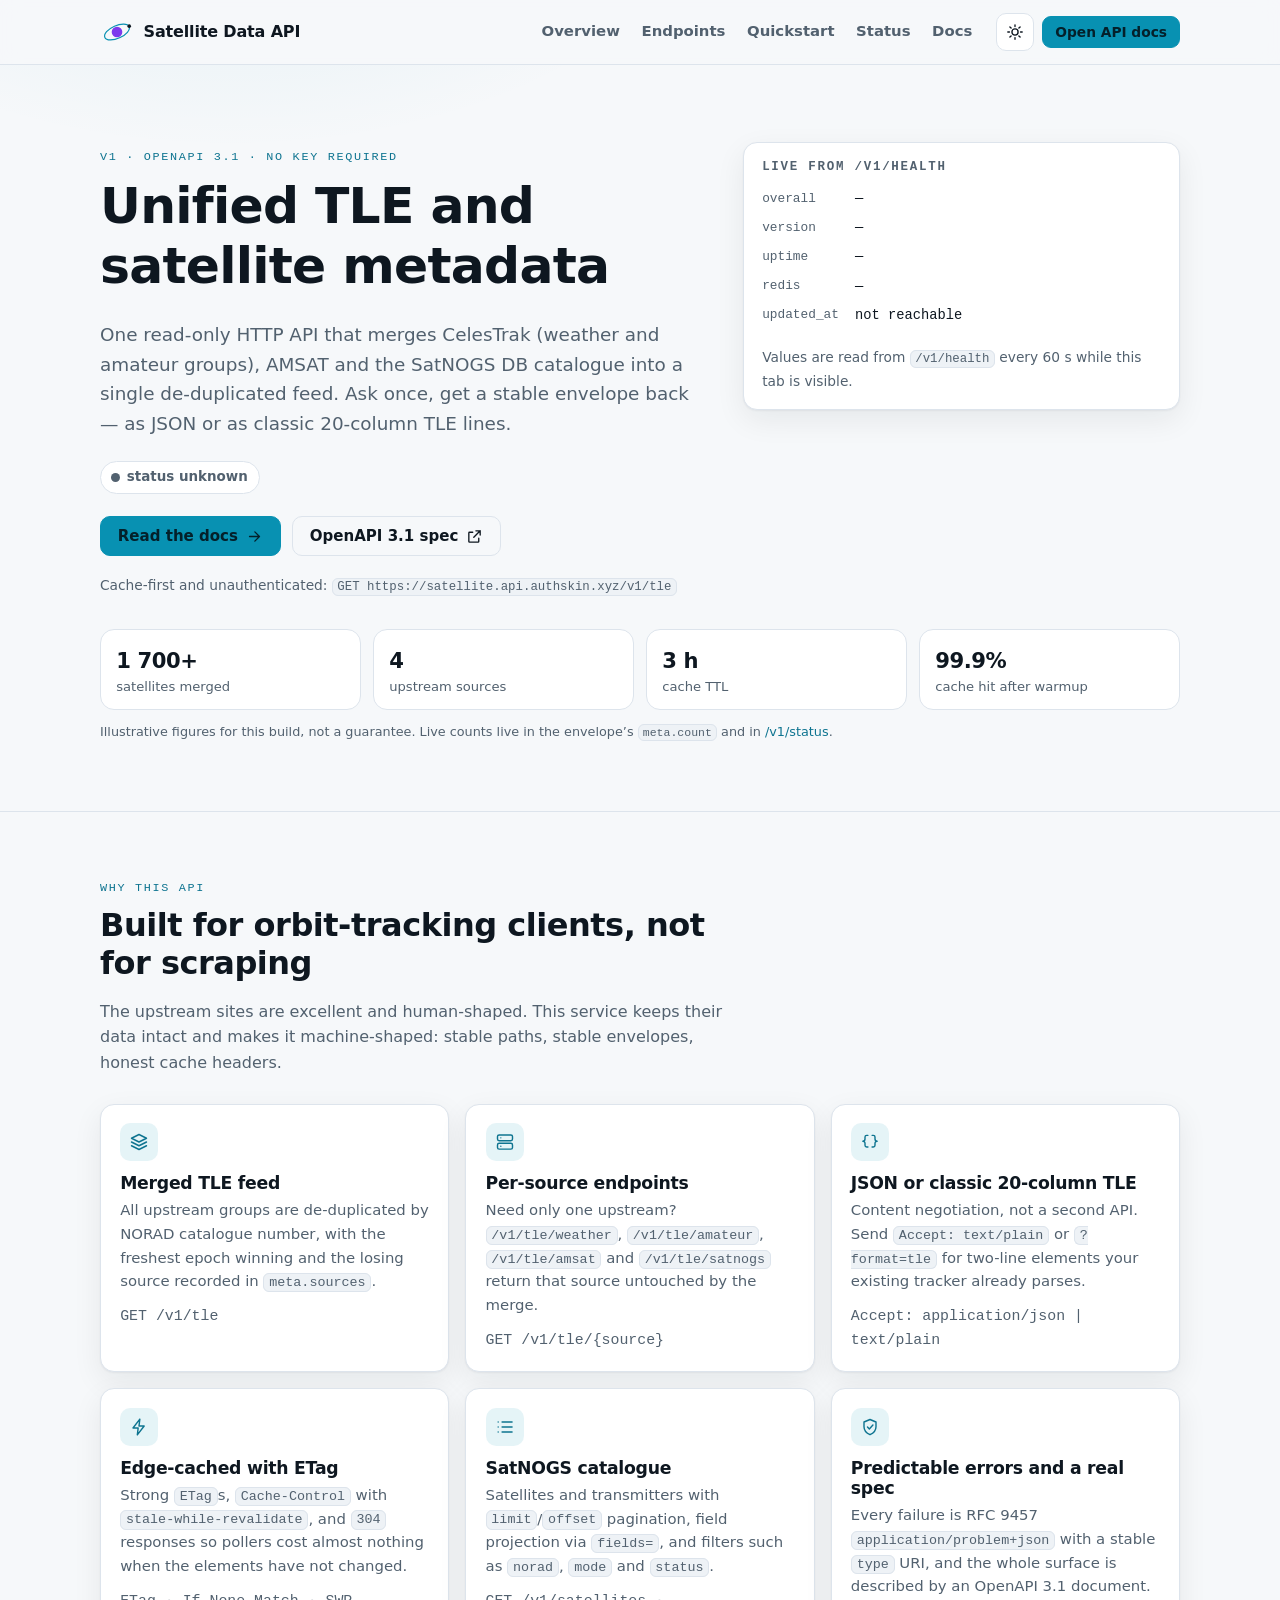
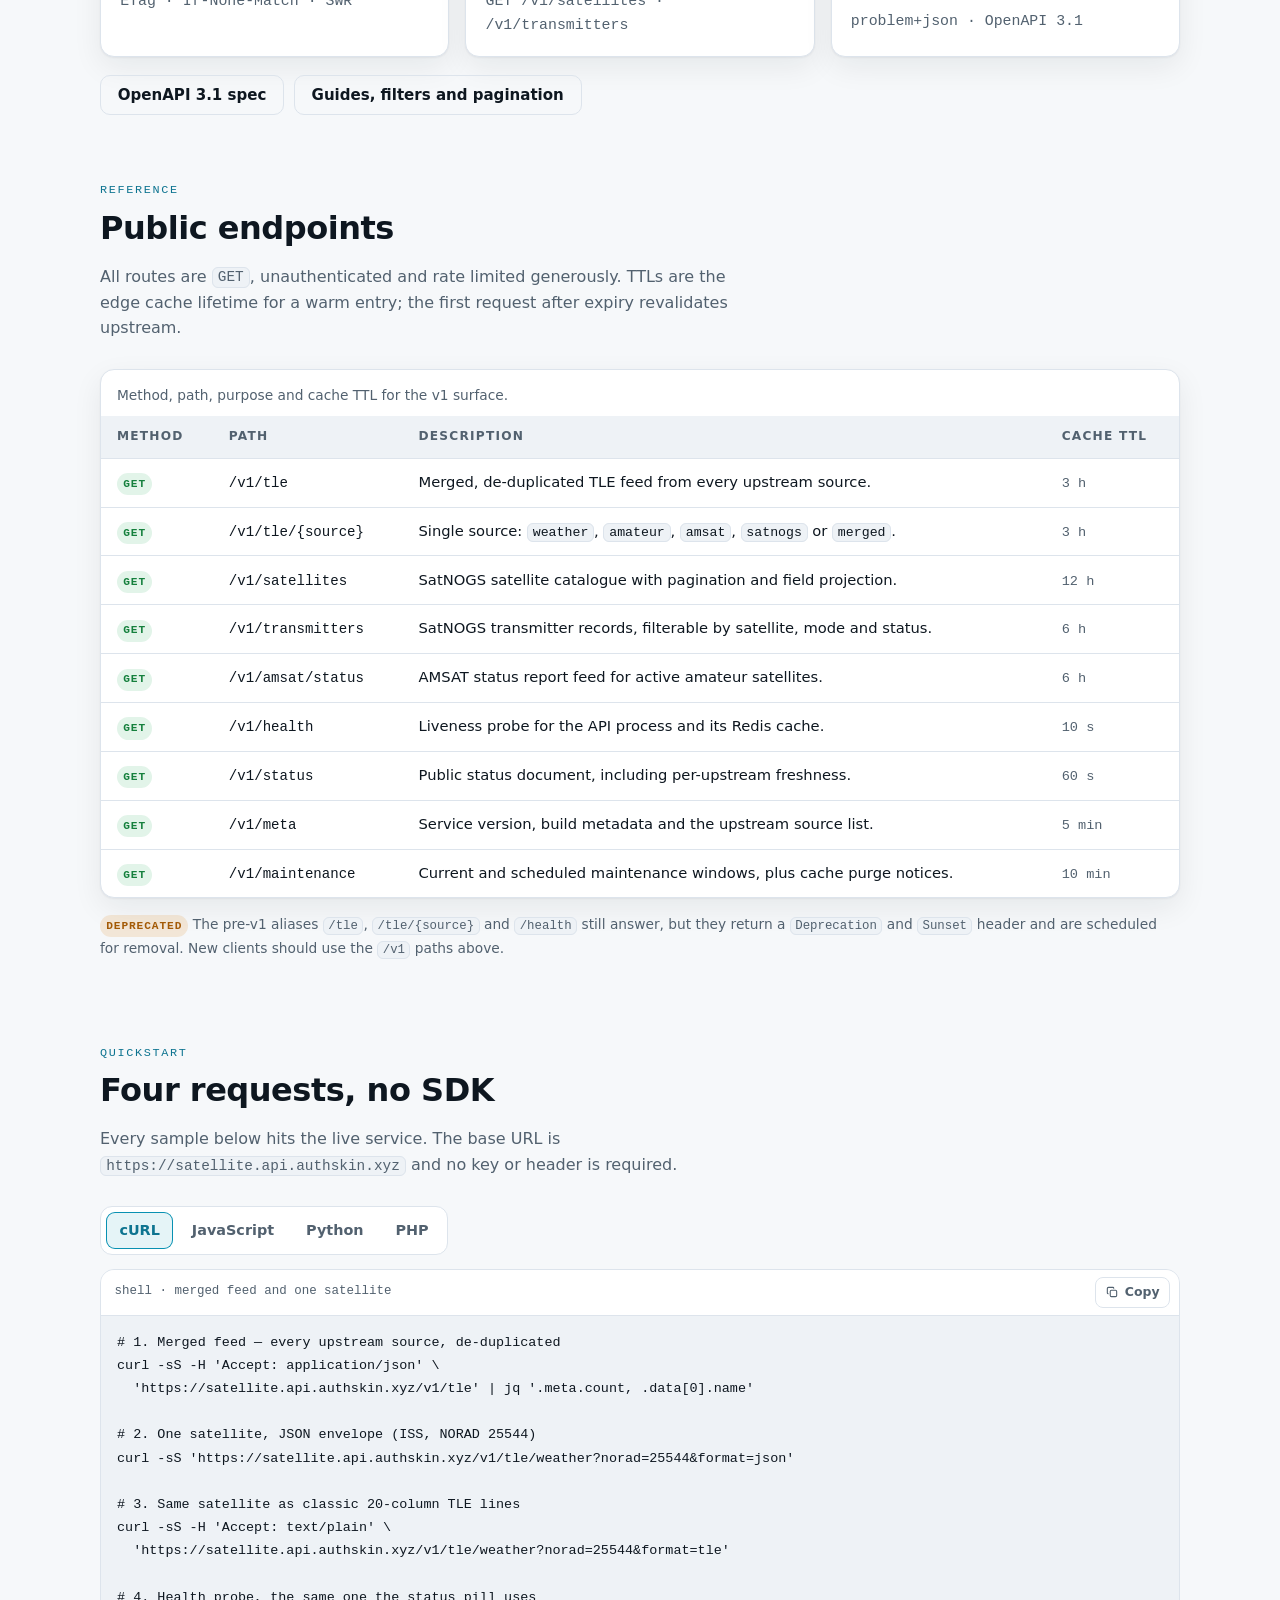
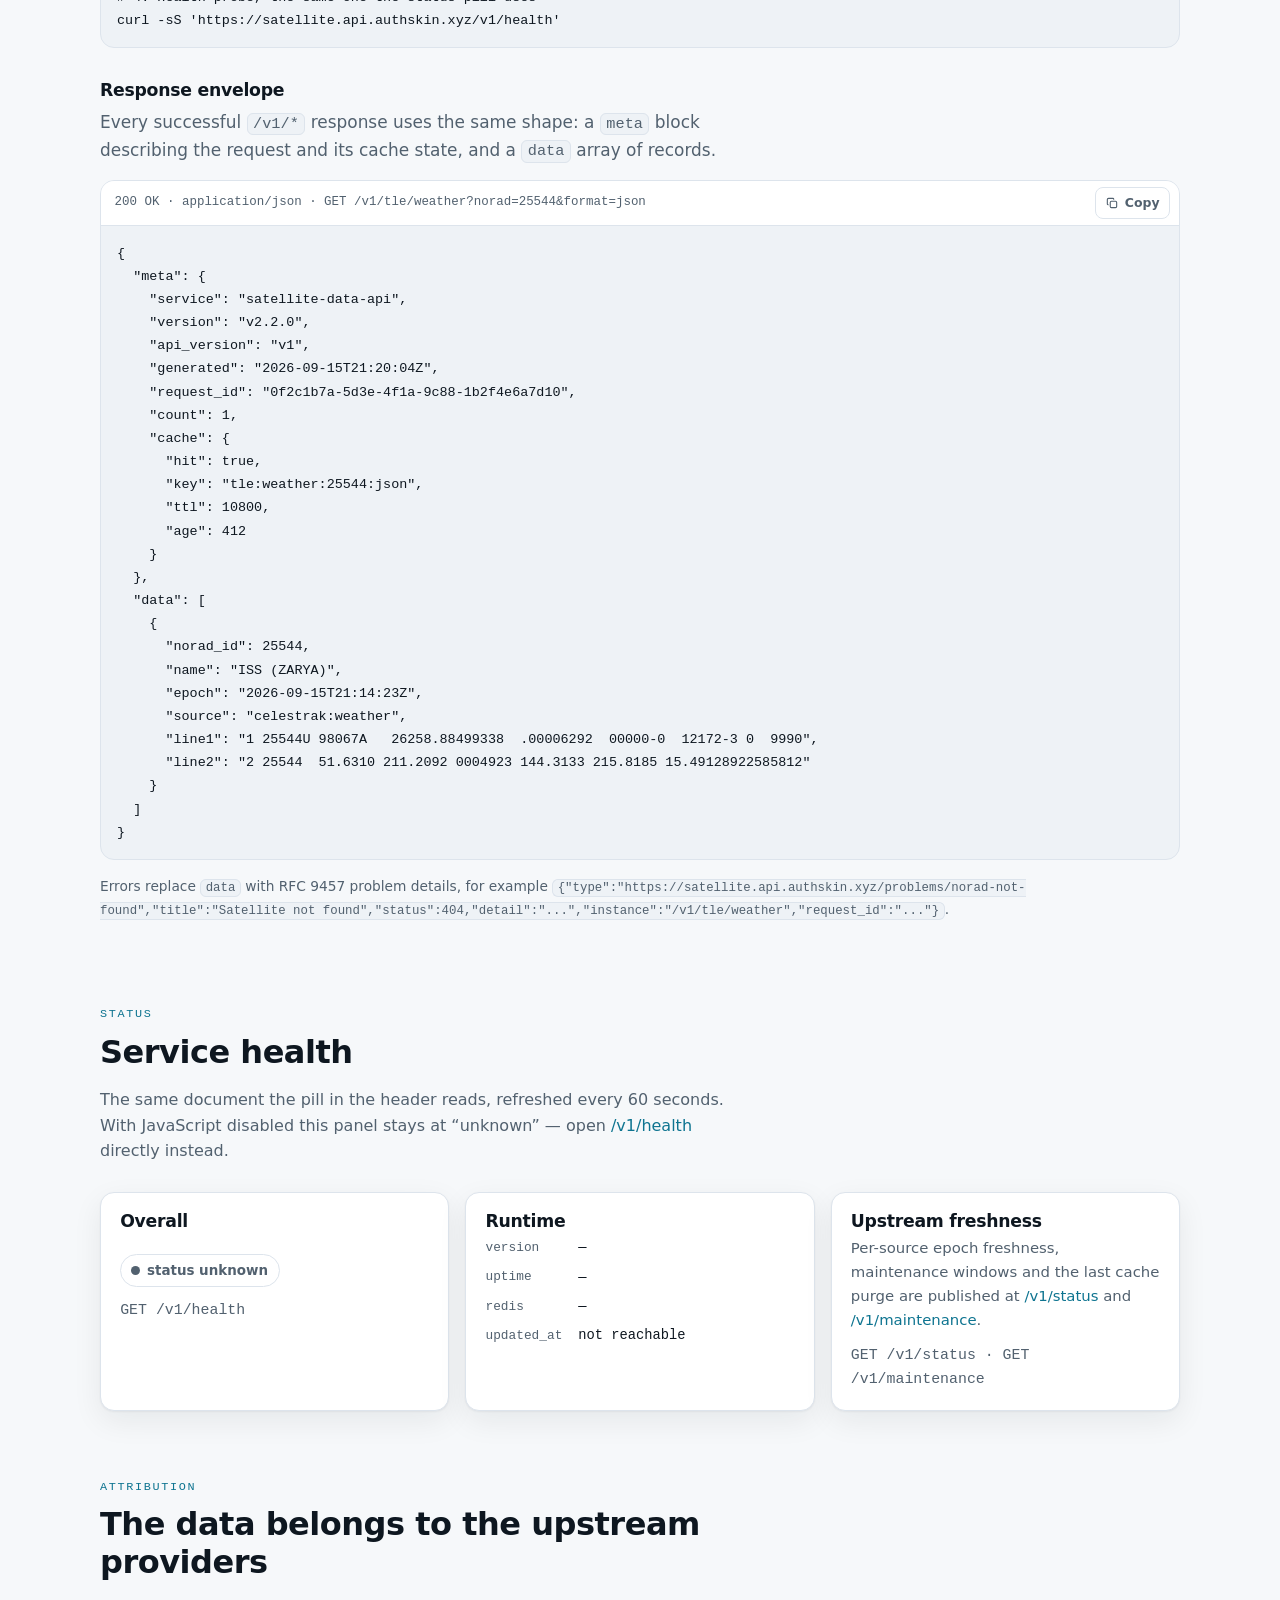
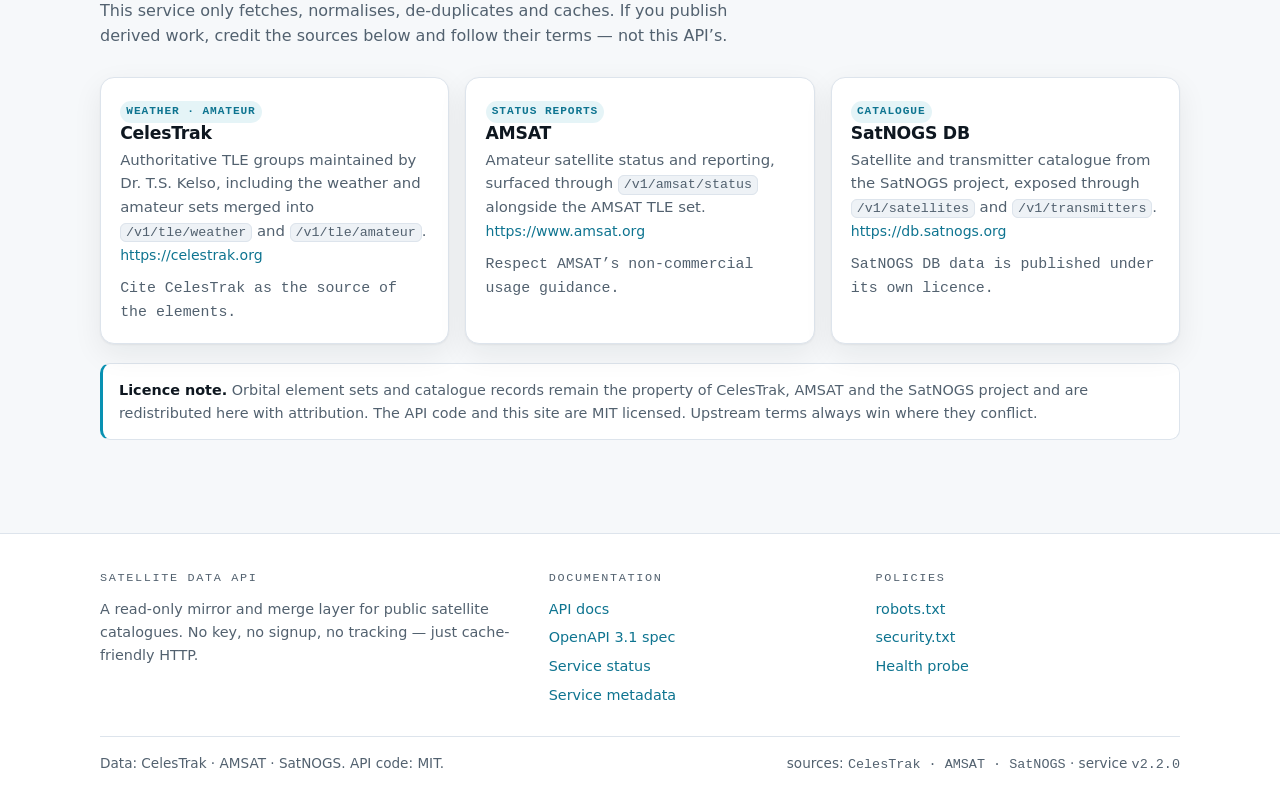
==== index.html @ ea401805 "baseline: Satellite Data API v2.2 as deployed on 154.64.249.233 (2026-10-07)" ====
<!DOCTYPE html>
<html lang="en">
<head>
<meta charset="utf-8">
<meta name="viewport" content="width=device-width, initial-scale=1">

<title>Satellite Data API · TLE & satellite metadata for CelesTrak, AMSAT and SatNOGS</title>
<meta name="description" content="One de-duplicated TLE and satellite metadata feed merged from CelesTrak (weather + amateur), AMSAT and SatNOGS DB. Edge-cached JSON or classic 20-column TLE, OpenAPI 3.1, RFC 9457 errors.">
<link rel="canonical" href="https://satellite.api.authskin.xyz/">

<meta property="og:type" content="website">
<meta property="og:site_name" content="Satellite Data API">
<meta property="og:title" content="Satellite Data API · Unified TLE and satellite metadata">
<meta property="og:description" content="CelesTrak, AMSAT and SatNOGS DB merged into one de-duplicated, edge-cached feed. JSON or classic 20-column TLE over one endpoint.">
<meta property="og:url" content="https://satellite.api.authskin.xyz/">
<meta property="og:image" content="https://satellite.api.authskin.xyz/favicon-32x32.png">
<meta property="og:locale" content="en">

<meta name="twitter:card" content="summary">
<meta name="twitter:title" content="Satellite Data API · Unified TLE and satellite metadata">
<meta name="twitter:description" content="CelesTrak, AMSAT and SatNOGS DB merged into one de-duplicated, edge-cached TLE feed.">
<meta name="twitter:image" content="https://satellite.api.authskin.xyz/favicon-32x32.png">

<meta name="theme-color" content="#0891b2" media="(prefers-color-scheme: light)">
<meta name="theme-color" content="#080f18" media="(prefers-color-scheme: dark)">

<link rel="icon" type="image/svg+xml" href="data:image/svg+xml,%3Csvg xmlns='http://www.w3.org/2000/svg' viewBox='0 0 32 32'%3E%3Ccircle cx='16' cy='16' r='6' fill='%230891b2'/%3E%3Cellipse cx='16' cy='16' rx='13' ry='6' fill='none' stroke='%237c3aed' stroke-width='2' transform='rotate(-25 16 16)'/%3E%3C/svg%3E">
<link rel="alternate icon" href="/favicon-32x32.png" sizes="32x32" type="image/png">

<!-- Apply an explicit theme before first paint. Guarded: storage may be blocked. -->
<script>
(function () {
  try {
    var choice = window.localStorage.getItem('satapi-theme');
    if (choice === 'light' || choice === 'dark') {
      document.documentElement.setAttribute('data-theme', choice);
    }
  } catch (err) { /* storage unavailable — fall back to prefers-color-scheme */ }
}());
</script>

<link rel="stylesheet" href="./assets/app.css">
<script src="./assets/app.js" defer></script>
</head>

<body>
<a class="skip-link" href="#main">Skip to main content</a>

<!-- ======================================================================
     Header
     ====================================================================== -->
<header class="site-header">
  <div class="wrap site-header__inner">
    <a class="brand" href="#overview">
      <svg class="brand__mark" viewBox="0 0 64 64" width="34" height="34" aria-hidden="true" focusable="false">
        <circle class="logo__planet" cx="32" cy="32" r="10"></circle>
        <g class="logo__ring">
          <ellipse cx="32" cy="32" rx="25" ry="12" fill="none" stroke-width="2.2" transform="rotate(-24 32 32)"></ellipse>
          <circle class="logo__sat" cx="55" cy="21" r="3.4"></circle>
        </g>
      </svg>
      <span class="brand__name">Satellite Data API</span>
    </a>

    <nav class="nav" aria-label="Primary">
      <a href="#overview">Overview</a>
      <a href="#endpoints">Endpoints</a>
      <a href="#quickstart">Quickstart</a>
      <a href="#status">Status</a>
      <a href="./docs.html">Docs</a>
    </nav>

    <div class="header__actions">
      <button class="icon-btn" type="button" data-theme-toggle aria-label="Switch to dark theme" title="Switch to dark theme" aria-pressed="false">
        <svg data-theme-icon="light" viewBox="0 0 24 24" fill="none" stroke="currentColor" stroke-width="1.8" stroke-linecap="round" aria-hidden="true" focusable="false">
          <circle cx="12" cy="12" r="4.1"></circle>
          <path d="M12 2.4v2.2M12 19.4v2.2M2.4 12h2.2M19.4 12h2.2M5.2 5.2l1.6 1.6M17.2 17.2l1.6 1.6M5.2 18.8l1.6-1.6M17.2 6.8l1.6-1.6"></path>
        </svg>
        <svg data-theme-icon="dark" viewBox="0 0 24 24" fill="none" stroke="currentColor" stroke-width="1.8" stroke-linecap="round" stroke-linejoin="round" aria-hidden="true" focusable="false">
          <path d="M20.2 14.6A8.6 8.6 0 0 1 9.4 3.8a8.6 8.6 0 1 0 10.8 10.8Z"></path>
        </svg>
        <span class="sr-only" data-theme-label>Switch to dark theme</span>
      </button>
      <a class="btn btn--sm btn--primary" href="./docs.html">Open API docs</a>
    </div>
  </div>
</header>

<main id="main">

  <!-- ====================================================================
       Hero / Overview
       ==================================================================== -->
  <section class="hero" id="overview" aria-labelledby="overview-title">
    <div class="wrap">
      <div class="hero__grid">
        <div>
          <span class="eyebrow">v1 · OpenAPI 3.1 · no key required</span>
          <h1 id="overview-title">Unified TLE and satellite metadata</h1>
          <p class="lede">
            One read-only HTTP API that merges CelesTrak (weather and amateur groups),
            AMSAT and the SatNOGS DB catalogue into a single de-duplicated feed. Ask once,
            get a stable envelope back — as JSON or as classic 20-column TLE lines.
          </p>

          <p class="hero__cta">
            <span class="pill" data-status-pill data-state="unknown" role="status">
              <span class="pill__dot" aria-hidden="true"></span>
              <span class="pill__text">status unknown</span>
            </span>
          </p>

          <div class="hero__cta">
            <a class="btn btn--primary" href="./docs.html">
              Read the docs
              <svg viewBox="0 0 24 24" fill="none" stroke="currentColor" stroke-width="1.9" stroke-linecap="round" stroke-linejoin="round" aria-hidden="true" focusable="false">
                <path d="M5 12h13M12.5 5.5 19 12l-6.5 6.5"></path>
              </svg>
            </a>
            <a class="btn btn--ghost" href="./openapi.yaml">
              OpenAPI 3.1 spec
              <svg viewBox="0 0 24 24" fill="none" stroke="currentColor" stroke-width="1.9" stroke-linecap="round" stroke-linejoin="round" aria-hidden="true" focusable="false">
                <path d="M14 4h6v6M20 4l-9 9M18 14.5V19a1 1 0 0 1-1 1H5a1 1 0 0 1-1-1V7a1 1 0 0 1 1-1h4.5"></path>
              </svg>
            </a>
          </div>

          <p class="hero__note">
            Cache-first and unauthenticated: <code>GET https://satellite.api.authskin.xyz/v1/tle</code>
          </p>
        </div>

        <aside class="hero__panel" aria-labelledby="hero-status-title">
          <h2 id="hero-status-title">Live from /v1/health</h2>
          <dl class="kv">
            <dt>overall</dt>
            <dd data-health-field="overall">—</dd>
            <dt>version</dt>
            <dd data-health-field="version">—</dd>
            <dt>uptime</dt>
            <dd data-health-field="uptime">—</dd>
            <dt>redis</dt>
            <dd data-health-field="redis">—</dd>
            <dt>updated_at</dt>
            <dd data-health-field="updated_at">—</dd>
          </dl>
          <p class="hero__note mt-2">
            Values are read from <code>/v1/health</code> every 60&nbsp;s while this tab is visible.
          </p>
        </aside>
      </div>

      <ul class="stats">
        <li>
          <span class="stats__value">1&nbsp;700+</span>
          <span class="stats__label">satellites merged</span>
        </li>
        <li>
          <span class="stats__value">4</span>
          <span class="stats__label">upstream sources</span>
        </li>
        <li>
          <span class="stats__value">3&nbsp;h</span>
          <span class="stats__label">cache TTL</span>
        </li>
        <li>
          <span class="stats__value">99.9%</span>
          <span class="stats__label">cache hit after warmup</span>
        </li>
      </ul>
      <p class="stats__hint">
        Illustrative figures for this build, not a guarantee. Live counts live in the envelope&rsquo;s
        <code>meta.count</code> and in <a href="/v1/status">/v1/status</a>.
      </p>
    </div>
  </section>

  <!-- ====================================================================
       Features
       ==================================================================== -->
  <section class="section" id="features" aria-labelledby="features-title">
    <div class="wrap">
      <div class="section__head">
        <span class="eyebrow">Why this API</span>
        <h2 id="features-title">Built for orbit-tracking clients, not for scraping</h2>
        <p>
          The upstream sites are excellent and human-shaped. This service keeps their data intact
          and makes it machine-shaped: stable paths, stable envelopes, honest cache headers.
        </p>
      </div>

      <div class="grid grid--3">
        <article class="card">
          <span class="card__icon" aria-hidden="true">
            <svg viewBox="0 0 24 24" fill="none" stroke="currentColor" stroke-width="1.7" stroke-linecap="round" stroke-linejoin="round" focusable="false">
              <path d="M12 3 3 7.5l9 4.5 9-4.5L12 3Z"></path>
              <path d="M3 12l9 4.5 9-4.5"></path>
              <path d="M3 16.5 12 21l9-4.5"></path>
            </svg>
          </span>
          <h3>Merged TLE feed</h3>
          <p>
            All upstream groups are de-duplicated by NORAD catalogue number, with the freshest epoch
            winning and the losing source recorded in <code>meta.sources</code>.
          </p>
          <p class="card__meta">GET /v1/tle</p>
        </article>

        <article class="card">
          <span class="card__icon" aria-hidden="true">
            <svg viewBox="0 0 24 24" fill="none" stroke="currentColor" stroke-width="1.7" stroke-linecap="round" stroke-linejoin="round" focusable="false">
              <rect x="3" y="3.5" width="18" height="7" rx="2"></rect>
              <rect x="3" y="13.5" width="18" height="7" rx="2"></rect>
              <path d="M7 7h.01M7 17h.01"></path>
            </svg>
          </span>
          <h3>Per-source endpoints</h3>
          <p>
            Need only one upstream? <code>/v1/tle/weather</code>, <code>/v1/tle/amateur</code>,
            <code>/v1/tle/amsat</code> and <code>/v1/tle/satnogs</code> return that source untouched by the merge.
          </p>
          <p class="card__meta">GET /v1/tle/{source}</p>
        </article>

        <article class="card">
          <span class="card__icon" aria-hidden="true">
            <svg viewBox="0 0 24 24" fill="none" stroke="currentColor" stroke-width="1.7" stroke-linecap="round" stroke-linejoin="round" focusable="false">
              <path d="M9.5 4H8a2 2 0 0 0-2 2v2.4A2.6 2.6 0 0 1 3.4 11 2.6 2.6 0 0 1 6 13.6V16a2 2 0 0 0 2 2h1.5"></path>
              <path d="M14.5 4H16a2 2 0 0 1 2 2v2.4A2.6 2.6 0 0 0 20.6 11 2.6 2.6 0 0 0 18 13.6V16a2 2 0 0 1-2 2h-1.5"></path>
            </svg>
          </span>
          <h3>JSON or classic 20-column TLE</h3>
          <p>
            Content negotiation, not a second API. Send <code>Accept: text/plain</code> or
            <code>?format=tle</code> for two-line elements your existing tracker already parses.
          </p>
          <p class="card__meta">Accept: application/json | text/plain</p>
        </article>

        <article class="card">
          <span class="card__icon" aria-hidden="true">
            <svg viewBox="0 0 24 24" fill="none" stroke="currentColor" stroke-width="1.7" stroke-linecap="round" stroke-linejoin="round" focusable="false">
              <path d="M13 2.5 4.8 13.2H11l-1 8.3 8.2-10.7H12l1-8.3Z"></path>
            </svg>
          </span>
          <h3>Edge-cached with ETag</h3>
          <p>
            Strong <code>ETag</code>s, <code>Cache-Control</code> with
            <code>stale-while-revalidate</code>, and <code>304</code> responses so pollers cost
            almost nothing when the elements have not changed.
          </p>
          <p class="card__meta">ETag · If-None-Match · SWR</p>
        </article>

        <article class="card">
          <span class="card__icon" aria-hidden="true">
            <svg viewBox="0 0 24 24" fill="none" stroke="currentColor" stroke-width="1.7" stroke-linecap="round" stroke-linejoin="round" focusable="false">
              <path d="M8.5 6h12M8.5 12h12M8.5 18h12"></path>
              <path d="M3.8 6h.01M3.8 12h.01M3.8 18h.01"></path>
            </svg>
          </span>
          <h3>SatNOGS catalogue</h3>
          <p>
            Satellites and transmitters with <code>limit</code>/<code>offset</code> pagination,
            field projection via <code>fields=</code>, and filters such as <code>norad</code>,
            <code>mode</code> and <code>status</code>.
          </p>
          <p class="card__meta">GET /v1/satellites · /v1/transmitters</p>
        </article>

        <article class="card">
          <span class="card__icon" aria-hidden="true">
            <svg viewBox="0 0 24 24" fill="none" stroke="currentColor" stroke-width="1.7" stroke-linecap="round" stroke-linejoin="round" focusable="false">
              <path d="M12 3l7.2 3v5.6c0 4.2-3 7.7-7.2 9.6-4.2-1.9-7.2-5.4-7.2-9.6V6L12 3Z"></path>
              <path d="M9 12.1l2.2 2.2 4.3-4.6"></path>
            </svg>
          </span>
          <h3>Predictable errors and a real spec</h3>
          <p>
            Every failure is RFC 9457 <code>application/problem+json</code> with a stable
            <code>type</code> URI, and the whole surface is described by an OpenAPI 3.1 document.
          </p>
          <p class="card__meta">problem+json · OpenAPI 3.1</p>
        </article>
      </div>

      <div class="btn-row">
        <a class="btn btn--ghost" href="./openapi.yaml">OpenAPI 3.1 spec</a>
        <a class="btn btn--ghost" href="./docs.html">Guides, filters and pagination</a>
      </div>
    </div>
  </section>

  <!-- ====================================================================
       Endpoints
       ==================================================================== -->
  <section class="section section--tight" id="endpoints" aria-labelledby="endpoints-title">
    <div class="wrap">
      <div class="section__head">
        <span class="eyebrow">Reference</span>
        <h2 id="endpoints-title">Public endpoints</h2>
        <p>
          All routes are <code>GET</code>, unauthenticated and rate limited generously. TTLs are the
          edge cache lifetime for a warm entry; the first request after expiry revalidates upstream.
        </p>
      </div>

      <div class="table-wrap" role="region" aria-labelledby="endpoints-title" tabindex="0">
        <table class="data">
          <caption>Method, path, purpose and cache TTL for the v1 surface.</caption>
          <thead>
            <tr>
              <th scope="col">Method</th>
              <th scope="col">Path</th>
              <th scope="col">Description</th>
              <th scope="col">Cache TTL</th>
            </tr>
          </thead>
          <tbody>
            <tr>
              <td><span class="badge badge--get">GET</span></td>
              <td><span class="path">/v1/tle</span></td>
              <td>Merged, de-duplicated TLE feed from every upstream source.</td>
              <td><span class="ttl">3 h</span></td>
            </tr>
            <tr>
              <td><span class="badge badge--get">GET</span></td>
              <td><span class="path">/v1/tle/{source}</span></td>
              <td>Single source: <code>weather</code>, <code>amateur</code>, <code>amsat</code>, <code>satnogs</code> or <code>merged</code>.</td>
              <td><span class="ttl">3 h</span></td>
            </tr>
            <tr>
              <td><span class="badge badge--get">GET</span></td>
              <td><span class="path">/v1/satellites</span></td>
              <td>SatNOGS satellite catalogue with pagination and field projection.</td>
              <td><span class="ttl">12 h</span></td>
            </tr>
            <tr>
              <td><span class="badge badge--get">GET</span></td>
              <td><span class="path">/v1/transmitters</span></td>
              <td>SatNOGS transmitter records, filterable by satellite, mode and status.</td>
              <td><span class="ttl">6 h</span></td>
            </tr>
            <tr>
              <td><span class="badge badge--get">GET</span></td>
              <td><span class="path">/v1/amsat/status</span></td>
              <td>AMSAT status report feed for active amateur satellites.</td>
              <td><span class="ttl">6 h</span></td>
            </tr>
            <tr>
              <td><span class="badge badge--get">GET</span></td>
              <td><span class="path">/v1/health</span></td>
              <td>Liveness probe for the API process and its Redis cache.</td>
              <td><span class="ttl">10 s</span></td>
            </tr>
            <tr>
              <td><span class="badge badge--get">GET</span></td>
              <td><span class="path">/v1/status</span></td>
              <td>Public status document, including per-upstream freshness.</td>
              <td><span class="ttl">60 s</span></td>
            </tr>
            <tr>
              <td><span class="badge badge--get">GET</span></td>
              <td><span class="path">/v1/meta</span></td>
              <td>Service version, build metadata and the upstream source list.</td>
              <td><span class="ttl">5 min</span></td>
            </tr>
            <tr>
              <td><span class="badge badge--get">GET</span></td>
              <td><span class="path">/v1/maintenance</span></td>
              <td>Current and scheduled maintenance windows, plus cache purge notices.</td>
              <td><span class="ttl">10 min</span></td>
            </tr>
          </tbody>
        </table>
      </div>

      <p class="hint">
        <span class="badge badge--deprecated">Deprecated</span>
        The pre-v1 aliases <code>/tle</code>, <code>/tle/{source}</code> and <code>/health</code> still
        answer, but they return a <code>Deprecation</code> and <code>Sunset</code> header and are
        scheduled for removal. New clients should use the <code>/v1</code> paths above.
      </p>
    </div>
  </section>

  <!-- ====================================================================
       Quickstart
       ==================================================================== -->
  <section class="section section--tight" id="quickstart" aria-labelledby="quickstart-title">
    <div class="wrap">
      <div class="section__head">
        <span class="eyebrow">Quickstart</span>
        <h2 id="quickstart-title">Four requests, no SDK</h2>
        <p>
          Every sample below hits the live service. The base URL is
          <code>https://satellite.api.authskin.xyz</code> and no key or header is required.
        </p>
      </div>

      <div class="tabs" data-tabs>
        <div class="tablist" role="tablist" aria-label="Quickstart language">
          <button class="tab" type="button" role="tab" id="tab-curl" data-tab="curl" aria-selected="true" aria-controls="panel-curl">cURL</button>
          <button class="tab" type="button" role="tab" id="tab-javascript" data-tab="javascript" aria-selected="false" aria-controls="panel-javascript">JavaScript</button>
          <button class="tab" type="button" role="tab" id="tab-python" data-tab="python" aria-selected="false" aria-controls="panel-python">Python</button>
          <button class="tab" type="button" role="tab" id="tab-php" data-tab="php" aria-selected="false" aria-controls="panel-php">PHP</button>
        </div>

        <div class="tabs__panels">
          <!-- cURL -->
          <div class="tabpanel" id="panel-curl" data-panel="curl" role="tabpanel" aria-labelledby="tab-curl" tabindex="0">
            <div class="code-block">
              <div class="code-block__bar">
                <span class="code-block__title">shell · merged feed and one satellite</span>
                <button class="copy-btn" type="button" data-copy="code-curl" data-copy-idle="Copy" aria-label="Copy the cURL example to the clipboard">
                  <svg viewBox="0 0 24 24" fill="none" stroke="currentColor" stroke-width="1.9" stroke-linecap="round" stroke-linejoin="round" aria-hidden="true" focusable="false">
                    <rect x="9" y="9" width="11" height="11" rx="2"></rect>
                    <path d="M15 5.5A1.5 1.5 0 0 0 13.5 4H6a2 2 0 0 0-2 2v7.5A1.5 1.5 0 0 0 5.5 15"></path>
                  </svg>
                  <span data-copy-label>Copy</span>
                </button>
              </div>
<pre><code id="code-curl"># 1. Merged feed — every upstream source, de-duplicated
curl -sS -H 'Accept: application/json' \
  'https://satellite.api.authskin.xyz/v1/tle' | jq '.meta.count, .data[0].name'

# 2. One satellite, JSON envelope (ISS, NORAD 25544)
curl -sS 'https://satellite.api.authskin.xyz/v1/tle/weather?norad=25544&amp;format=json'

# 3. Same satellite as classic 20-column TLE lines
curl -sS -H 'Accept: text/plain' \
  'https://satellite.api.authskin.xyz/v1/tle/weather?norad=25544&amp;format=tle'

# 4. Health probe, the same one the status pill uses
curl -sS 'https://satellite.api.authskin.xyz/v1/health'</code></pre>
            </div>
          </div>

          <!-- JavaScript -->
          <div class="tabpanel" id="panel-javascript" data-panel="javascript" role="tabpanel" aria-labelledby="tab-javascript" tabindex="0" hidden>
            <div class="code-block">
              <div class="code-block__bar">
                <span class="code-block__title">javascript · browser or Node 18+</span>
                <button class="copy-btn" type="button" data-copy="code-js" data-copy-idle="Copy" aria-label="Copy the JavaScript example to the clipboard">
                  <svg viewBox="0 0 24 24" fill="none" stroke="currentColor" stroke-width="1.9" stroke-linecap="round" stroke-linejoin="round" aria-hidden="true" focusable="false">
                    <rect x="9" y="9" width="11" height="11" rx="2"></rect>
                    <path d="M15 5.5A1.5 1.5 0 0 0 13.5 4H6a2 2 0 0 0-2 2v7.5A1.5 1.5 0 0 0 5.5 15"></path>
                  </svg>
                  <span data-copy-label>Copy</span>
                </button>
              </div>
<pre><code id="code-js">var BASE = 'https://satellite.api.authskin.xyz';

// Merged feed, then one satellite from a single upstream.
fetch(BASE + '/v1/tle', { headers: { Accept: 'application/json' } })
  .then(function (res) {
    if (!res.ok) throw new Error('HTTP ' + res.status);
    return res.json();
  })
  .then(function (envelope) {
    console.log(envelope.meta.count + ' satellites merged');
    return fetch(BASE + '/v1/tle/weather?norad=25544&amp;format=json');
  })
  .then(function (res) { return res.json(); })
  .then(function (envelope) {
    var iss = envelope.data[0];
    console.log(iss.name, iss.epoch);
    console.log(iss.line1);
    console.log(iss.line2);
  })
  .catch(function (err) { console.error('request failed:', err.message); });</code></pre>
            </div>
          </div>

          <!-- Python -->
          <div class="tabpanel" id="panel-python" data-panel="python" role="tabpanel" aria-labelledby="tab-python" tabindex="0" hidden>
            <div class="code-block">
              <div class="code-block__bar">
                <span class="code-block__title">python · requests</span>
                <button class="copy-btn" type="button" data-copy="code-python" data-copy-idle="Copy" aria-label="Copy the Python example to the clipboard">
                  <svg viewBox="0 0 24 24" fill="none" stroke="currentColor" stroke-width="1.9" stroke-linecap="round" stroke-linejoin="round" aria-hidden="true" focusable="false">
                    <rect x="9" y="9" width="11" height="11" rx="2"></rect>
                    <path d="M15 5.5A1.5 1.5 0 0 0 13.5 4H6a2 2 0 0 0-2 2v7.5A1.5 1.5 0 0 0 5.5 15"></path>
                  </svg>
                  <span data-copy-label>Copy</span>
                </button>
              </div>
<pre><code id="code-python">import requests

BASE = "https://satellite.api.authskin.xyz"

# Merged feed — everything, de-duplicated.
merged = requests.get(BASE + "/v1/tle", timeout=10).json()
print(merged["meta"]["count"], "satellites merged from", merged["meta"]["sources"])

# One satellite, JSON envelope.
iss = requests.get(
    BASE + "/v1/tle/weather",
    params={"norad": 25544, "format": "json"},
    timeout=10,
).json()

sat = iss["data"][0]
print(sat["name"], sat["norad_id"], sat["epoch"])
print(sat["line1"])
print(sat["line2"])</code></pre>
            </div>
          </div>

          <!-- PHP -->
          <div class="tabpanel" id="panel-php" data-panel="php" role="tabpanel" aria-labelledby="tab-php" tabindex="0" hidden>
            <div class="code-block">
              <div class="code-block__bar">
                <span class="code-block__title">php · curl</span>
                <button class="copy-btn" type="button" data-copy="code-php" data-copy-idle="Copy" aria-label="Copy the PHP example to the clipboard">
                  <svg viewBox="0 0 24 24" fill="none" stroke="currentColor" stroke-width="1.9" stroke-linecap="round" stroke-linejoin="round" aria-hidden="true" focusable="false">
                    <rect x="9" y="9" width="11" height="11" rx="2"></rect>
                    <path d="M15 5.5A1.5 1.5 0 0 0 13.5 4H6a2 2 0 0 0-2 2v7.5A1.5 1.5 0 0 0 5.5 15"></path>
                  </svg>
                  <span data-copy-label>Copy</span>
                </button>
              </div>
<pre><code id="code-php">&lt;?php
$base = 'https://satellite.api.authskin.xyz';

// Merged feed.
$ch = curl_init($base . '/v1/tle');
curl_setopt_array($ch, array(
    CURLOPT_RETURNTRANSFER =&gt; true,
    CURLOPT_HTTPHEADER     =&gt; array('Accept: application/json'),
    CURLOPT_TIMEOUT        =&gt; 10,
));
$merged = json_decode(curl_exec($ch), true);
curl_close($ch);

printf("%d satellites merged\n", $merged['meta']['count']);

// One satellite: ISS, NORAD 25544.
$ch = curl_init($base . '/v1/tle/weather?norad=25544&amp;format=json');
curl_setopt_array($ch, array(
    CURLOPT_RETURNTRANSFER =&gt; true,
    CURLOPT_HTTPHEADER     =&gt; array('Accept: application/json'),
    CURLOPT_TIMEOUT        =&gt; 10,
));
$payload = json_decode(curl_exec($ch), true);
curl_close($ch);

$sat = $payload['data'][0];
echo $sat['name'], ' ', $sat['norad_id'], PHP_EOL;
echo $sat['line1'], PHP_EOL, $sat['line2'], PHP_EOL;</code></pre>
            </div>
          </div>
        </div>
      </div>

      <!-- Response example -->
      <div class="mt-3" id="response">
        <h3>Response envelope</h3>
        <p class="lede">
          Every successful <code>/v1/*</code> response uses the same shape: a <code>meta</code> block
          describing the request and its cache state, and a <code>data</code> array of records.
        </p>

        <div class="code-block">
          <div class="code-block__bar">
            <span class="code-block__title">200 OK · application/json · GET /v1/tle/weather?norad=25544&amp;format=json</span>
            <button class="copy-btn" type="button" data-copy="code-response" data-copy-idle="Copy" aria-label="Copy the example response to the clipboard">
              <svg viewBox="0 0 24 24" fill="none" stroke="currentColor" stroke-width="1.9" stroke-linecap="round" stroke-linejoin="round" aria-hidden="true" focusable="false">
                <rect x="9" y="9" width="11" height="11" rx="2"></rect>
                <path d="M15 5.5A1.5 1.5 0 0 0 13.5 4H6a2 2 0 0 0-2 2v7.5A1.5 1.5 0 0 0 5.5 15"></path>
              </svg>
              <span data-copy-label>Copy</span>
            </button>
          </div>
<pre><code id="code-response">{
  "meta": {
    "service": "satellite-data-api",
    "version": "v2.2.0",
    "api_version": "v1",
    "generated": "2026-09-15T21:20:04Z",
    "request_id": "0f2c1b7a-5d3e-4f1a-9c88-1b2f4e6a7d10",
    "count": 1,
    "cache": {
      "hit": true,
      "key": "tle:weather:25544:json",
      "ttl": 10800,
      "age": 412
    }
  },
  "data": [
    {
      "norad_id": 25544,
      "name": "ISS (ZARYA)",
      "epoch": "2026-09-15T21:14:23Z",
      "source": "celestrak:weather",
      "line1": "1 25544U 98067A   26258.88499338  .00006292  00000-0  12172-3 0  9990",
      "line2": "2 25544  51.6310 211.2092 0004923 144.3133 215.8185 15.49128922585812"
    }
  ]
}</code></pre>
        </div>

        <p class="hint">
          Errors replace <code>data</code> with RFC 9457 problem details, for example
          <code>{"type":"https://satellite.api.authskin.xyz/problems/norad-not-found","title":"Satellite not found","status":404,"detail":"...","instance":"/v1/tle/weather","request_id":"..."}</code>.
        </p>
      </div>
    </div>
  </section>

  <!-- ====================================================================
       Status
       ==================================================================== -->
  <section class="section section--tight" id="status" aria-labelledby="status-title">
    <div class="wrap">
      <div class="section__head">
        <span class="eyebrow">Status</span>
        <h2 id="status-title">Service health</h2>
        <p>
          The same document the pill in the header reads, refreshed every 60 seconds. With JavaScript
          disabled this panel stays at &ldquo;unknown&rdquo; — open
          <a href="/v1/health">/v1/health</a> directly instead.
        </p>
      </div>

      <div class="grid grid--3">
        <article class="card">
          <h3>Overall</h3>
          <p class="hero__cta">
            <span class="pill" data-status-pill data-state="unknown">
              <span class="pill__dot" aria-hidden="true"></span>
              <span class="pill__text">status unknown</span>
            </span>
          </p>
          <p class="card__meta">GET /v1/health</p>
        </article>

        <article class="card">
          <h3>Runtime</h3>
          <dl class="kv">
            <dt>version</dt>
            <dd data-health-field="version">—</dd>
            <dt>uptime</dt>
            <dd data-health-field="uptime">—</dd>
            <dt>redis</dt>
            <dd data-health-field="redis">—</dd>
            <dt>updated_at</dt>
            <dd data-health-field="updated_at">—</dd>
          </dl>
        </article>

        <article class="card">
          <h3>Upstream freshness</h3>
          <p>
            Per-source epoch freshness, maintenance windows and the last cache purge are published at
            <a href="/v1/status">/v1/status</a> and <a href="/v1/maintenance">/v1/maintenance</a>.
          </p>
          <p class="card__meta">GET /v1/status · GET /v1/maintenance</p>
        </article>
      </div>
    </div>
  </section>

  <!-- ====================================================================
       Sources & attribution
       ==================================================================== -->
  <section class="section section--tight" id="sources" aria-labelledby="sources-title">
    <div class="wrap">
      <div class="section__head">
        <span class="eyebrow">Attribution</span>
        <h2 id="sources-title">The data belongs to the upstream providers</h2>
        <p>
          This service only fetches, normalises, de-duplicates and caches. If you publish derived
          work, credit the sources below and follow their terms — not this API&rsquo;s.
        </p>
      </div>

      <div class="attrib">
        <article class="card">
          <p class="badge-row"><span class="badge badge--info">weather · amateur</span></p>
          <h3>CelesTrak</h3>
          <p>
            Authoritative TLE groups maintained by Dr. T.S. Kelso, including the weather and amateur
            sets merged into <code>/v1/tle/weather</code> and <code>/v1/tle/amateur</code>.
          </p>
          <p><a href="https://celestrak.org" rel="noopener noreferrer">https://celestrak.org</a></p>
          <p class="attrib__tag">Cite CelesTrak as the source of the elements.</p>
        </article>

        <article class="card">
          <p class="badge-row"><span class="badge badge--info">status reports</span></p>
          <h3>AMSAT</h3>
          <p>
            Amateur satellite status and reporting, surfaced through
            <code>/v1/amsat/status</code> alongside the AMSAT TLE set.
          </p>
          <p><a href="https://www.amsat.org" rel="noopener noreferrer">https://www.amsat.org</a></p>
          <p class="attrib__tag">Respect AMSAT&rsquo;s non-commercial usage guidance.</p>
        </article>

        <article class="card">
          <p class="badge-row"><span class="badge badge--info">catalogue</span></p>
          <h3>SatNOGS DB</h3>
          <p>
            Satellite and transmitter catalogue from the SatNOGS project, exposed through
            <code>/v1/satellites</code> and <code>/v1/transmitters</code>.
          </p>
          <p><a href="https://db.satnogs.org" rel="noopener noreferrer">https://db.satnogs.org</a></p>
          <p class="attrib__tag">SatNOGS DB data is published under its own licence.</p>
        </article>
      </div>

      <div class="callout callout--info mt-2">
        <div>
          <strong>Licence note.</strong> Orbital element sets and catalogue records remain the property
          of CelesTrak, AMSAT and the SatNOGS project and are redistributed here with attribution.
          The API code and this site are MIT licensed. Upstream terms always win where they conflict.
        </div>
      </div>
    </div>
  </section>
</main>

<!-- ======================================================================
     Footer
     ====================================================================== -->
<footer class="site-footer">
  <div class="wrap">
    <div class="footer__grid">
      <div>
        <p class="footer__title">Satellite Data API</p>
        <p class="muted mb-0">
          A read-only mirror and merge layer for public satellite catalogues. No key, no signup,
          no tracking — just cache-friendly HTTP.
        </p>
      </div>

      <div>
        <p class="footer__title">Documentation</p>
        <ul class="footer__links">
          <li><a href="/docs.html">API docs</a></li>
          <li><a href="/openapi.yaml">OpenAPI 3.1 spec</a></li>
          <li><a href="/v1/status">Service status</a></li>
          <li><a href="/v1/meta">Service metadata</a></li>
        </ul>
      </div>

      <div>
        <p class="footer__title">Policies</p>
        <ul class="footer__links">
          <li><a href="/robots.txt">robots.txt</a></li>
          <li><a href="/.well-known/security.txt">security.txt</a></li>
          <li><a href="/v1/health">Health probe</a></li>
        </ul>
      </div>
    </div>

    <div class="footer__bottom">
      <p>Data: CelesTrak · AMSAT · SatNOGS. API code: MIT.</p>
      <p>
        sources: <span class="version" data-meta-field="sources">CelesTrak · AMSAT · SatNOGS</span>
        · service <span class="version" data-meta-field="version">v2.2.0</span>
        <span class="sr-only">(static fallback until /v1/meta responds)</span>
      </p>
    </div>
  </div>
</footer>
</body>
</html>
---- assets/app.css ----
@charset "utf-8";
/* ==========================================================================
   Satellite Data API — shared design system
   Used by index.html and docs.html. No external resources, no build step.
   --------------------------------------------------------------------------
   Contents
     1.  Design tokens (:root / dark)
     2.  Reset & base
     3.  Layout
     4.  Header & navigation
     5.  Hero
     6.  Buttons
     7.  Cards & feature grid
     8.  Tables
     9.  Code blocks & copy button
    10.  Tabs
    11.  Pills, badges & status
    12.  Callouts & attribution
    13.  Footer
    14.  Utilities
    15.  Motion, print
   ========================================================================== */

/* ==========================================================================
   1. Design tokens
   Theme resolution: tokens live in :root, are overridden for dark in two
   places so that BOTH automatic and explicit themes work:
     a) @media (prefers-color-scheme: dark) with :root:not([data-theme="light"])
     b) :root[data-theme="dark"]  (explicit toggle wins in every OS setting)
   The two dark blocks must stay in sync.
   ========================================================================== */

:root {
  color-scheme: light;

  /* Core palette */
  --bg: #f6f8fa;
  --bg-elev: #ffffff;
  --bg-sunken: #eef2f6;
  --fg: #0e1720;
  --fg-muted: #52616f;
  --line: #dde4ec;

  /* Brand */
  --accent: #0891b2;
  --accent-2: #7c3aed;

  /* Status */
  --ok: #16a34a;
  --warn: #d97706;
  --bad: #dc2626;

  /* Shape */
  --radius: 14px;
  --shadow: 0 1px 2px rgba(14, 23, 32, 0.05), 0 10px 30px rgba(14, 23, 32, 0.07);

  /* Derived, contrast-tuned ink colours (>= 4.5:1 on --bg) */
  --accent-ink: #0e7490;
  --accent-soft: rgba(8, 145, 178, 0.10);
  --accent-2-ink: #6d28d9;
  --ok-ink: #15803d;
  --ok-soft: rgba(22, 163, 74, 0.12);
  --warn-ink: #a35a06;
  --warn-soft: rgba(217, 119, 6, 0.14);
  --bad-ink: #b91c1c;
  --bad-soft: rgba(220, 38, 38, 0.12);

  /* Type */
  --font-sans: system-ui, -apple-system, "Segoe UI", Roboto, "Noto Sans SC", "Microsoft YaHei", sans-serif;
  --font-mono: ui-monospace, SFMono-Regular, "SF Mono", Menlo, Consolas, "Liberation Mono", "Courier New", monospace;

  --wrap: 1120px;
  --gutter: 20px;
}

@media (prefers-color-scheme: dark) {
  :root:not([data-theme="light"]) {
    color-scheme: dark;

    --bg: #080f18;
    --bg-elev: #0f1a26;
    --bg-sunken: #060c14;
    --fg: #e6eef6;
    --fg-muted: #9fb2c4;
    --line: #22303f;

    --accent: #22d3ee;
    --accent-2: #a78bfa;

    --ok: #22c55e;
    --warn: #f59e0b;
    --bad: #f87171;

    --shadow: 0 1px 2px rgba(0, 0, 0, 0.5), 0 12px 34px rgba(0, 0, 0, 0.45);

    --accent-ink: #22d3ee;
    --accent-soft: rgba(34, 211, 238, 0.12);
    --accent-2-ink: #c4b5fd;
    --ok-ink: #4ade80;
    --ok-soft: rgba(34, 197, 94, 0.16);
    --warn-ink: #fbbf24;
    --warn-soft: rgba(245, 158, 11, 0.16);
    --bad-ink: #fca5a5;
    --bad-soft: rgba(248, 113, 113, 0.16);
  }
}

/* Explicit override — keep in sync with the media-query block above. */
:root[data-theme="dark"] {
  color-scheme: dark;

  --bg: #080f18;
  --bg-elev: #0f1a26;
  --bg-sunken: #060c14;
  --fg: #e6eef6;
  --fg-muted: #9fb2c4;
  --line: #22303f;

  --accent: #22d3ee;
  --accent-2: #a78bfa;

  --ok: #22c55e;
  --warn: #f59e0b;
  --bad: #f87171;

  --shadow: 0 1px 2px rgba(0, 0, 0, 0.5), 0 12px 34px rgba(0, 0, 0, 0.45);

  --accent-ink: #22d3ee;
  --accent-soft: rgba(34, 211, 238, 0.12);
  --accent-2-ink: #c4b5fd;
  --ok-ink: #4ade80;
  --ok-soft: rgba(34, 197, 94, 0.16);
  --warn-ink: #fbbf24;
  --warn-soft: rgba(245, 158, 11, 0.16);
  --bad-ink: #fca5a5;
  --bad-soft: rgba(248, 113, 113, 0.16);
}

/* ==========================================================================
   2. Reset & base
   ========================================================================== */

*,
*::before,
*::after { box-sizing: border-box; }

html {
  -webkit-text-size-adjust: 100%;
  scroll-behavior: smooth;
  scroll-padding-top: 88px;
}

body {
  margin: 0;
  min-height: 100%;
  font-family: var(--font-sans);
  font-size: 16px;
  line-height: 1.6;
  color: var(--fg);
  background: var(--bg);
  -webkit-font-smoothing: antialiased;
}

h1, h2, h3, h4 {
  margin: 0 0 0.5em;
  line-height: 1.18;
  letter-spacing: -0.015em;
  font-weight: 650;
}

h1 { font-size: clamp(2rem, 1.2rem + 3.1vw, 3.15rem); }
h2 { font-size: clamp(1.4rem, 1.05rem + 1.4vw, 2rem); }
h3 { font-size: 1.08rem; }

p { margin: 0 0 1rem; }

a {
  color: var(--accent-ink);
  text-decoration: none;
  text-underline-offset: 0.18em;
}

a:hover { text-decoration: underline; }

ul, ol { margin: 0 0 1rem; padding-left: 1.15rem; }

img, svg { max-width: 100%; }

code, kbd, samp, pre { font-family: var(--font-mono); font-size: 0.9em; }

code {
  background: var(--bg-sunken);
  border: 1px solid var(--line);
  border-radius: 6px;
  padding: 0.08em 0.36em;
  word-break: break-word;
}

hr {
  border: 0;
  border-top: 1px solid var(--line);
  margin: 2rem 0;
}

:focus-visible {
  outline: 3px solid var(--accent);
  outline-offset: 2px;
  border-radius: 6px;
}

/* ==========================================================================
   3. Layout
   ========================================================================== */

.wrap {
  width: 100%;
  max-width: var(--wrap);
  margin: 0 auto;
  padding: 0 var(--gutter);
}

.section { padding: clamp(2.4rem, 1.4rem + 3vw, 4.25rem) 0; }
.section--tight { padding-top: 0; }

.section__head {
  max-width: 62ch;
  margin-bottom: 1.75rem;
}

.section__head p {
  color: var(--fg-muted);
  margin-bottom: 0;
}

.eyebrow {
  display: inline-block;
  font-family: var(--font-mono);
  font-size: 0.74rem;
  letter-spacing: 0.14em;
  text-transform: uppercase;
  color: var(--accent-ink);
  margin-bottom: 0.6rem;
}

.lede {
  font-size: 1.06rem;
  color: var(--fg-muted);
  max-width: 60ch;
}

.skip-link {
  position: absolute;
  left: -9999px;
  top: 0;
  z-index: 100;
  padding: 0.7rem 1rem;
  background: var(--bg-elev);
  color: var(--fg);
  border: 1px solid var(--line);
  border-radius: 0 0 var(--radius) 0;
  font-weight: 600;
}

.skip-link:focus {
  left: 0;
  text-decoration: none;
}

/* ==========================================================================
   4. Header & navigation
   ========================================================================== */

.site-header {
  position: sticky;
  top: 0;
  z-index: 50;
  background: var(--bg);
  background: color-mix(in srgb, var(--bg) 88%, transparent);
  border-bottom: 1px solid var(--line);
  backdrop-filter: saturate(160%) blur(10px);
  -webkit-backdrop-filter: saturate(160%) blur(10px);
}

@supports not (backdrop-filter: blur(1px)) {
  .site-header { background: var(--bg); }
}

.site-header__inner {
  display: flex;
  align-items: center;
  gap: 0.9rem;
  min-height: 64px;
  padding-top: 0.35rem;
  padding-bottom: 0.35rem;
  flex-wrap: wrap;
}

.brand {
  display: inline-flex;
  align-items: center;
  gap: 0.6rem;
  color: var(--fg);
  font-weight: 700;
  letter-spacing: -0.01em;
  margin-right: auto;
}

.brand:hover { text-decoration: none; }

.brand__mark {
  display: block;
  width: 34px;
  height: 34px;
  flex: none;
}

.brand__name { white-space: nowrap; }

/* Logo colours come from CSS so they follow the active theme tokens. */
.brand__mark { color: var(--accent); fill: none; }
.logo__planet { fill: var(--accent-2); stroke: none; }
.logo__sat { fill: var(--fg); stroke: none; }

.logo__ring {
  stroke: currentColor;
  transform-origin: 32px 32px;
  animation: satapi-orbit 22s linear infinite;
}

.logo__sat { animation: satapi-beacon 3.2s ease-in-out infinite; }

.nav {
  display: flex;
  align-items: center;
  gap: 0.15rem;
  flex-wrap: wrap;
}

.nav a {
  display: inline-block;
  padding: 0.4rem 0.6rem;
  border-radius: 8px;
  color: var(--fg-muted);
  font-size: 0.93rem;
  font-weight: 550;
}

.nav a:hover {
  color: var(--fg);
  background: var(--bg-sunken);
  text-decoration: none;
}

.header__actions {
  display: flex;
  align-items: center;
  gap: 0.5rem;
}

.icon-btn {
  display: inline-flex;
  align-items: center;
  justify-content: center;
  width: 38px;
  height: 38px;
  padding: 0;
  border: 1px solid var(--line);
  border-radius: 10px;
  background: var(--bg-elev);
  color: var(--fg);
  cursor: pointer;
}

.icon-btn:hover { border-color: var(--accent); color: var(--accent-ink); }

.icon-btn svg { width: 18px; height: 18px; }

/* Icon visibility follows the applied theme, not the OS setting. */
[data-theme-icon] { display: none; }

:root:not([data-theme="dark"]) [data-theme-icon="light"] { display: inline-block; }
:root[data-theme="dark"] [data-theme-icon="dark"] { display: inline-block; }

@media (prefers-color-scheme: dark) {
  :root:not([data-theme="light"]):not([data-theme="dark"]) [data-theme-icon="light"] { display: none; }
  :root:not([data-theme="light"]):not([data-theme="dark"]) [data-theme-icon="dark"] { display: inline-block; }
}

/* ==========================================================================
   5. Hero
   ========================================================================== */

.hero {
  position: relative;
  overflow: hidden;
  padding: clamp(2.6rem, 1.6rem + 4vw, 5rem) 0 clamp(2rem, 1.2rem + 2.6vw, 3.4rem);
  border-bottom: 1px solid var(--line);
}

.hero::before {
  content: "";
  position: absolute;
  inset: -45% 0 auto 0;
  height: 130%;
  pointer-events: none;
  background:
    radial-gradient(58% 46% at 18% 12%, var(--accent-soft), transparent 68%),
    radial-gradient(48% 42% at 88% 4%, rgba(124, 58, 237, 0.14), transparent 70%);
}

.hero > .wrap { position: relative; }

.hero__grid {
  display: grid;
  grid-template-columns: minmax(0, 1.15fr) minmax(0, 0.85fr);
  gap: clamp(1.6rem, 1rem + 3vw, 3.2rem);
  align-items: start;
}

.hero p.lede { font-size: clamp(1rem, 0.95rem + 0.35vw, 1.15rem); }

.hero__cta {
  display: flex;
  flex-wrap: wrap;
  gap: 0.7rem;
  margin: 1.4rem 0 1.1rem;
}

.hero__note {
  font-size: 0.86rem;
  color: var(--fg-muted);
  margin: 0;
}

.hero__panel {
  background: var(--bg-elev);
  border: 1px solid var(--line);
  border-radius: var(--radius);
  box-shadow: var(--shadow);
  padding: 1.1rem 1.15rem;
}

.hero__panel h2 {
  font-size: 0.78rem;
  font-family: var(--font-mono);
  letter-spacing: 0.14em;
  text-transform: uppercase;
  color: var(--fg-muted);
  font-weight: 600;
  margin-bottom: 0.8rem;
}

/* Stats row ---------------------------------------------------------------- */

.stats {
  display: grid;
  grid-template-columns: repeat(4, minmax(0, 1fr));
  gap: 0.75rem;
  list-style: none;
  margin: 2rem 0 0;
  padding: 0;
}

.stats li {
  background: var(--bg-elev);
  border: 1px solid var(--line);
  border-radius: var(--radius);
  padding: 0.85rem 0.95rem;
}

.stats__value {
  display: block;
  font-size: 1.32rem;
  font-weight: 700;
  letter-spacing: -0.02em;
}

.stats__label {
  display: block;
  font-size: 0.82rem;
  color: var(--fg-muted);
  line-height: 1.35;
}

.stats__hint {
  display: block;
  margin-top: 0.75rem;
  font-size: 0.8rem;
  color: var(--fg-muted);
}

/* Definition list used in the status panel --------------------------------- */

.kv {
  display: grid;
  grid-template-columns: auto minmax(0, 1fr);
  gap: 0.45rem 1rem;
  margin: 0;
  font-size: 0.9rem;
}

.kv dt {
  color: var(--fg-muted);
  font-family: var(--font-mono);
  font-size: 0.8rem;
  align-self: center;
}

.kv dd {
  margin: 0;
  font-family: var(--font-mono);
  font-size: 0.86rem;
  overflow-wrap: anywhere;
}

/* ==========================================================================
   6. Buttons
   ========================================================================== */

.btn {
  display: inline-flex;
  align-items: center;
  justify-content: center;
  gap: 0.5rem;
  padding: 0.62rem 1.05rem;
  border: 1px solid var(--line);
  border-radius: 10px;
  background: var(--bg-elev);
  color: var(--fg);
  font: inherit;
  font-size: 0.94rem;
  font-weight: 600;
  line-height: 1.2;
  cursor: pointer;
  text-decoration: none;
  transition: transform 0.14s ease, border-color 0.14s ease, background-color 0.14s ease;
}

.btn:hover {
  text-decoration: none;
  border-color: var(--accent);
  transform: translateY(-1px);
}

.btn:active { transform: translateY(0); }

.btn svg { width: 17px; height: 17px; flex: none; }

.btn--primary {
  background: var(--accent);
  border-color: var(--accent);
  color: #04202a;
}

:root[data-theme="dark"] .btn--primary { color: #04202a; }

@media (prefers-color-scheme: dark) {
  :root:not([data-theme="light"]) .btn--primary { color: #04202a; }
}

.btn--primary:hover { filter: brightness(1.06); }

.btn--ghost { background: transparent; }

.btn--sm {
  padding: 0.42rem 0.75rem;
  font-size: 0.86rem;
  border-radius: 9px;
}

.btn-row {
  display: flex;
  flex-wrap: wrap;
  gap: 0.6rem;
  margin-top: 1.1rem;
}

/* ==========================================================================
   7. Cards & feature grid
   ========================================================================== */

.grid {
  display: grid;
  gap: 1rem;
}

.grid--3 { grid-template-columns: repeat(3, minmax(0, 1fr)); }

.card {
  background: var(--bg-elev);
  border: 1px solid var(--line);
  border-radius: var(--radius);
  box-shadow: var(--shadow);
  padding: 1.15rem 1.2rem;
}

.card > :last-child { margin-bottom: 0; }

.card h3 { margin-bottom: 0.35rem; }

.card p { color: var(--fg-muted); font-size: 0.93rem; margin-bottom: 0; }

.card__icon {
  display: inline-flex;
  align-items: center;
  justify-content: center;
  width: 38px;
  height: 38px;
  margin-bottom: 0.75rem;
  border-radius: 10px;
  background: var(--accent-soft);
  color: var(--accent-ink);
}

.card__icon svg { width: 20px; height: 20px; }

.card__meta {
  margin-top: 0.7rem;
  font-family: var(--font-mono);
  font-size: 0.76rem;
  color: var(--fg-muted);
}

.card--link:hover {
  border-color: var(--accent);
  transform: translateY(-1px);
  transition: transform 0.14s ease, border-color 0.14s ease;
}

/* ==========================================================================
   8. Tables
   ========================================================================== */

.table-wrap {
  border: 1px solid var(--line);
  border-radius: var(--radius);
  background: var(--bg-elev);
  box-shadow: var(--shadow);
  overflow-x: auto;
  -webkit-overflow-scrolling: touch;
}

table.data {
  width: 100%;
  min-width: 720px;
  border-collapse: collapse;
  font-size: 0.92rem;
}

table.data caption {
  text-align: left;
  padding: 0.9rem 1rem 0.6rem;
  color: var(--fg-muted);
  font-size: 0.86rem;
}

table.data th,
table.data td {
  padding: 0.7rem 1rem;
  text-align: left;
  vertical-align: top;
  border-top: 1px solid var(--line);
}

table.data thead th {
  border-top: 0;
  background: var(--bg-sunken);
  font-size: 0.76rem;
  letter-spacing: 0.1em;
  text-transform: uppercase;
  color: var(--fg-muted);
  font-weight: 650;
  white-space: nowrap;
}

table.data tbody tr:hover { background: var(--bg-sunken); }

table.data td:first-child { white-space: nowrap; }

.path {
  font-family: var(--font-mono);
  font-size: 0.88rem;
  color: var(--fg);
  overflow-wrap: anywhere;
}

.ttl {
  font-family: var(--font-mono);
  font-size: 0.85rem;
  color: var(--fg-muted);
  white-space: nowrap;
}

.hint {
  margin-top: 0.9rem;
  font-size: 0.86rem;
  color: var(--fg-muted);
}

/* ==========================================================================
   9. Code blocks & copy button
   ========================================================================== */

.code-block {
  position: relative;
  border: 1px solid var(--line);
  border-radius: var(--radius);
  background: var(--bg-sunken);
  overflow: hidden;
}

.code-block__bar {
  display: flex;
  align-items: center;
  justify-content: space-between;
  gap: 0.75rem;
  padding: 0.4rem 0.55rem 0.4rem 0.85rem;
  border-bottom: 1px solid var(--line);
  background: var(--bg-elev);
}

.code-block__title {
  font-family: var(--font-mono);
  font-size: 0.78rem;
  color: var(--fg-muted);
  overflow: hidden;
  text-overflow: ellipsis;
  white-space: nowrap;
}

.code-block pre {
  margin: 0;
  padding: 0.95rem 1rem;
  overflow-x: auto;
  -webkit-overflow-scrolling: touch;
  background: transparent;
  border: 0;
  tab-size: 2;
}

.code-block pre code {
  background: none;
  border: 0;
  padding: 0;
  font-size: 0.84rem;
  line-height: 1.65;
  color: var(--fg);
}

.copy-btn {
  flex: none;
  display: inline-flex;
  align-items: center;
  gap: 0.35rem;
  padding: 0.3rem 0.6rem;
  border: 1px solid var(--line);
  border-radius: 8px;
  background: var(--bg-elev);
  color: var(--fg-muted);
  font: inherit;
  font-size: 0.78rem;
  font-weight: 600;
  cursor: pointer;
}

.copy-btn:hover { color: var(--fg); border-color: var(--accent); }

.copy-btn svg { width: 14px; height: 14px; }

.copy-btn.is-copied {
  color: var(--ok-ink);
  border-color: var(--ok);
  background: var(--ok-soft);
}

.copy-btn.is-failed {
  color: var(--bad-ink);
  border-color: var(--bad);
  background: var(--bad-soft);
}

/* ==========================================================================
   10. Tabs
   ========================================================================== */

.tabs { margin-top: 1.1rem; }

.tablist {
  display: flex;
  flex-wrap: wrap;
  gap: 0.3rem;
  padding: 0.3rem;
  border: 1px solid var(--line);
  border-radius: 12px;
  background: var(--bg-elev);
  width: fit-content;
  max-width: 100%;
}

.tab {
  padding: 0.45rem 0.85rem;
  border: 0;
  border-radius: 9px;
  background: transparent;
  color: var(--fg-muted);
  font: inherit;
  font-size: 0.9rem;
  font-weight: 600;
  cursor: pointer;
}

.tab:hover { color: var(--fg); background: var(--bg-sunken); }

.tab[aria-selected="true"] {
  background: var(--accent-soft);
  color: var(--accent-ink);
  box-shadow: inset 0 0 0 1px var(--accent);
}

.tabpanel { margin-top: 0.9rem; }

.tabpanel[hidden] { display: none; }

/* ==========================================================================
   11. Pills, badges & status
   ========================================================================== */

.pill {
  display: inline-flex;
  align-items: center;
  gap: 0.45rem;
  padding: 0.3rem 0.7rem 0.3rem 0.6rem;
  border: 1px solid var(--line);
  border-radius: 999px;
  background: var(--bg-elev);
  font-size: 0.84rem;
  font-weight: 600;
  color: var(--fg-muted);
  white-space: nowrap;
}

.pill__dot {
  width: 9px;
  height: 9px;
  border-radius: 50%;
  background: currentColor;
  flex: none;
}

.pill[data-state="ok"] { color: var(--ok-ink); background: var(--ok-soft); border-color: var(--ok); }
.pill[data-state="degraded"] { color: var(--warn-ink); background: var(--warn-soft); border-color: var(--warn); }
.pill[data-state="critical"] { color: var(--bad-ink); background: var(--bad-soft); border-color: var(--bad); }
.pill[data-state="unknown"] { color: var(--fg-muted); }

.pill[data-state="ok"] .pill__dot { animation: satapi-pulse 2.6s ease-in-out infinite; }

.badge {
  display: inline-block;
  padding: 0.24em 0.55em;
  border-radius: 999px;
  font-family: var(--font-mono);
  font-size: 0.7rem;
  font-weight: 700;
  letter-spacing: 0.08em;
  text-transform: uppercase;
  line-height: 1.5;
  color: var(--fg-muted);
  background: var(--bg-sunken);
}

.badge--get { color: var(--ok-ink); background: var(--ok-soft); }
.badge--post { color: var(--warn-ink); background: var(--warn-soft); }
.badge--deprecated { color: var(--warn-ink); background: var(--warn-soft); }
.badge--info { color: var(--accent-ink); background: var(--accent-soft); }

.badge-row {
  display: inline-flex;
  flex-wrap: wrap;
  gap: 0.35rem;
  align-items: center;
}

/* ==========================================================================
   12. Callouts & attribution
   ========================================================================== */

.callout {
  display: flex;
  gap: 0.75rem;
  padding: 0.9rem 1rem;
  border: 1px solid var(--line);
  border-left: 3px solid var(--warn);
  border-radius: 10px;
  background: var(--bg-elev);
  font-size: 0.9rem;
  color: var(--fg-muted);
}

.callout strong { color: var(--fg); }

.callout--info { border-left-color: var(--accent); }

.attrib {
  display: grid;
  grid-template-columns: repeat(3, minmax(0, 1fr));
  gap: 1rem;
}

.attrib .card h3 {
  display: flex;
  align-items: center;
  gap: 0.5rem;
}

.attrib .card a { font-size: 0.88rem; overflow-wrap: anywhere; }

.attrib__tag {
  font-family: var(--font-mono);
  font-size: 0.74rem;
  color: var(--fg-muted);
  margin-top: 0.6rem;
}

.stack { display: grid; gap: 1.5rem; }

/* ==========================================================================
   13. Footer
   ========================================================================== */

.site-footer {
  margin-top: 2rem;
  border-top: 1px solid var(--line);
  background: var(--bg-elev);
  padding: 2.2rem 0 1.6rem;
  font-size: 0.9rem;
}

.footer__grid {
  display: grid;
  grid-template-columns: minmax(0, 1.4fr) repeat(2, minmax(0, 1fr));
  gap: 1.4rem;
}

.footer__title {
  font-family: var(--font-mono);
  font-size: 0.74rem;
  letter-spacing: 0.14em;
  text-transform: uppercase;
  color: var(--fg-muted);
  margin-bottom: 0.6rem;
}

.footer__links {
  list-style: none;
  margin: 0;
  padding: 0;
  display: grid;
  gap: 0.35rem;
}

.footer__links a { font-size: 0.9rem; }

.footer__bottom {
  margin-top: 1.8rem;
  padding-top: 1rem;
  border-top: 1px solid var(--line);
  display: flex;
  flex-wrap: wrap;
  gap: 0.5rem 1.2rem;
  justify-content: space-between;
  color: var(--fg-muted);
  font-size: 0.85rem;
}

.footer__bottom p { margin: 0; }

.version {
  font-family: var(--font-mono);
  font-size: 0.84rem;
}

/* ==========================================================================
   14. Utilities
   ========================================================================== */

.sr-only {
  position: absolute;
  width: 1px;
  height: 1px;
  padding: 0;
  margin: -1px;
  overflow: hidden;
  clip: rect(0, 0, 0, 0);
  white-space: nowrap;
  border: 0;
}

.muted { color: var(--fg-muted); }
.mono { font-family: var(--font-mono); }
.nowrap { white-space: nowrap; }
.mt-0 { margin-top: 0; }
.mb-0 { margin-bottom: 0; }
.mt-1 { margin-top: 0.6rem; }
.mt-2 { margin-top: 1.2rem; }
.mt-3 { margin-top: 2rem; }

/* ==========================================================================
   15. Motion, print
   ========================================================================== */

@keyframes satapi-orbit {
  from { transform: rotate(0deg); }
  to { transform: rotate(360deg); }
}

@keyframes satapi-beacon {
  0%, 100% { opacity: 1; }
  50% { opacity: 0.45; }
}

@keyframes satapi-pulse {
  0%, 100% { transform: scale(1); opacity: 1; }
  50% { transform: scale(0.72); opacity: 0.7; }
}

@media (prefers-reduced-motion: reduce) {
  html { scroll-behavior: auto; }

  *,
  *::before,
  *::after {
    animation-duration: 0.001ms !important;
    animation-iteration-count: 1 !important;
    transition-duration: 0.001ms !important;
    scroll-behavior: auto !important;
  }
}

@media (max-width: 960px) {
  .hero__grid { grid-template-columns: minmax(0, 1fr); }
  .grid--3 { grid-template-columns: repeat(2, minmax(0, 1fr)); }
  .footer__grid { grid-template-columns: repeat(2, minmax(0, 1fr)); }
}

@media (max-width: 720px) {
  html { scroll-padding-top: 76px; }

  .stats { grid-template-columns: repeat(2, minmax(0, 1fr)); }
  .grid--3,
  .attrib { grid-template-columns: minmax(0, 1fr); }
  .footer__grid { grid-template-columns: minmax(0, 1fr); }

  .site-header__inner { min-height: 56px; }

  .brand__name { font-size: 0.98rem; }

  .nav {
    order: 3;
    width: 100%;
    overflow-x: auto;
    padding-bottom: 0.3rem;
  }

  .nav a { padding: 0.35rem 0.5rem; font-size: 0.88rem; }
}

@media (max-width: 420px) {
  .stats { grid-template-columns: minmax(0, 1fr); }
}

@media print {
  .site-header,
  .hero__cta,
  .copy-btn,
  .tablist { display: none !important; }

  body { background: #fff; color: #000; }
  .card, .table-wrap, .code-block { box-shadow: none; break-inside: avoid; }
}
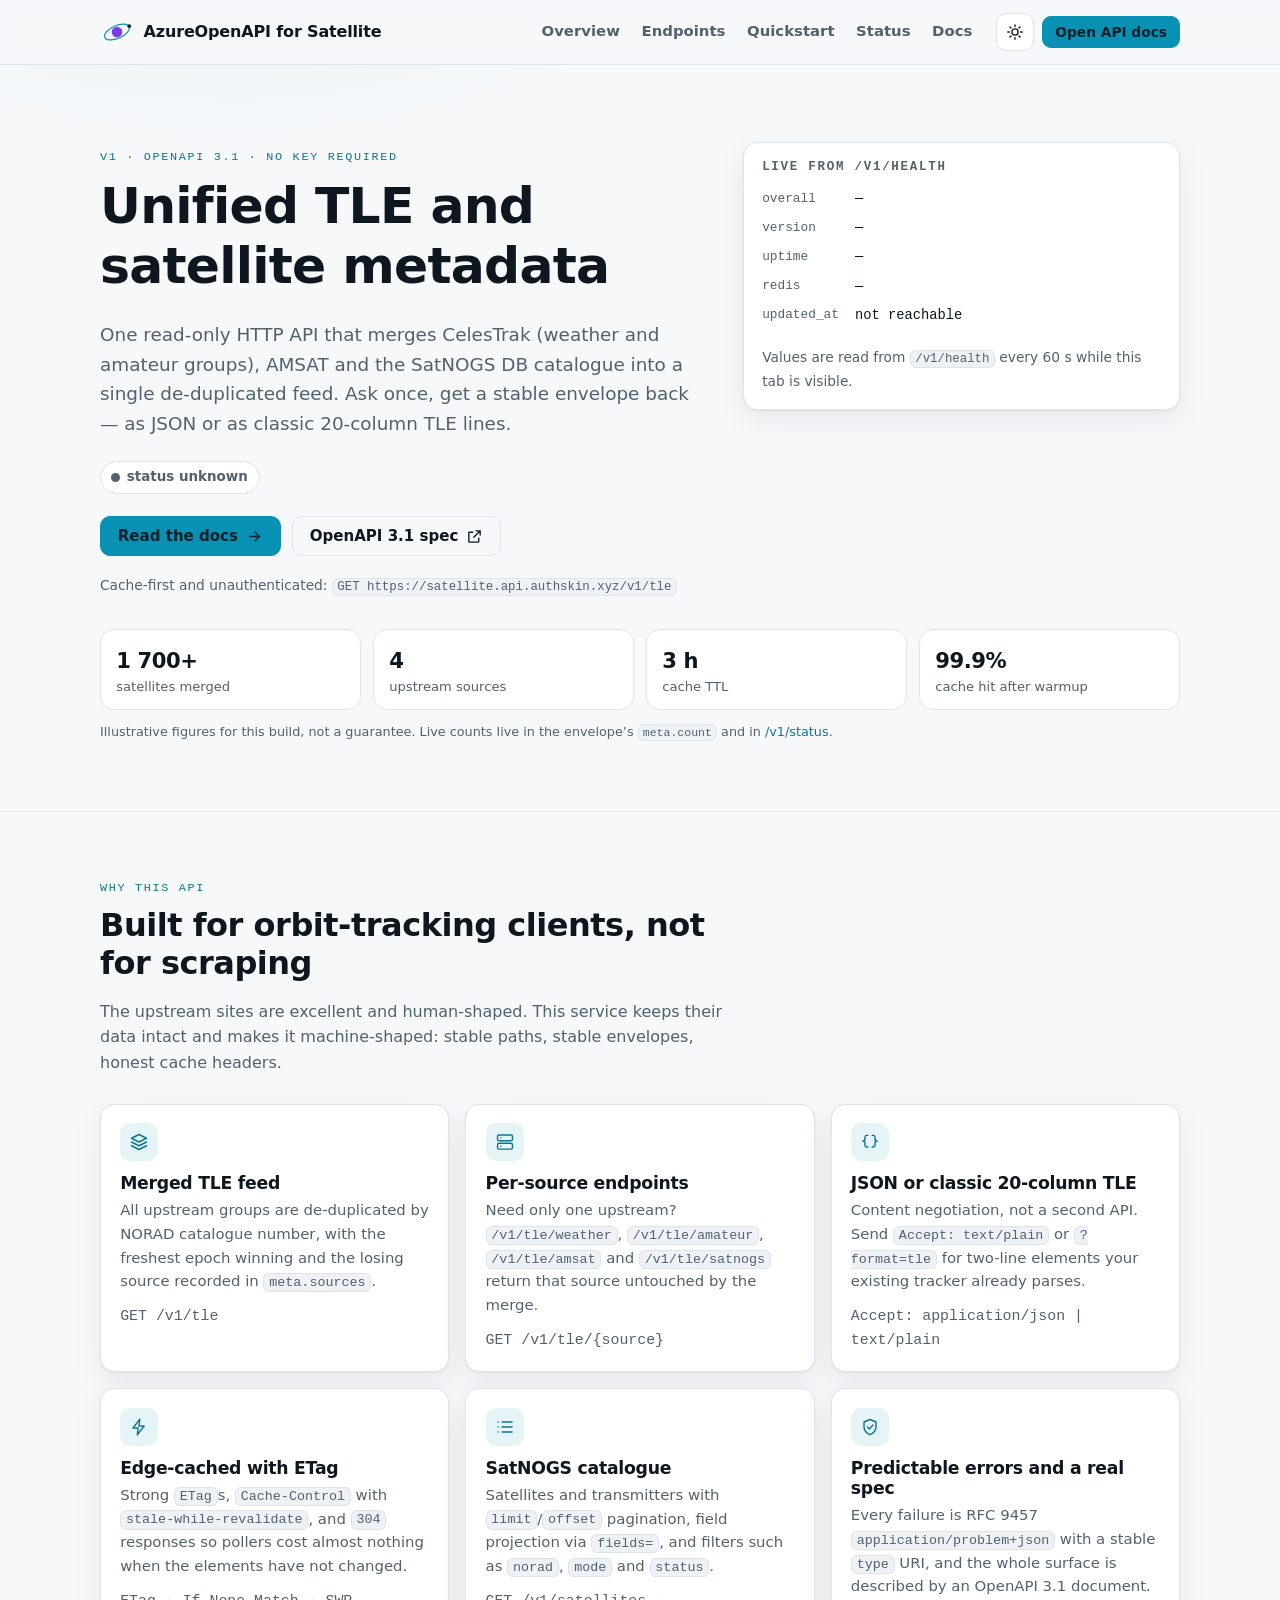
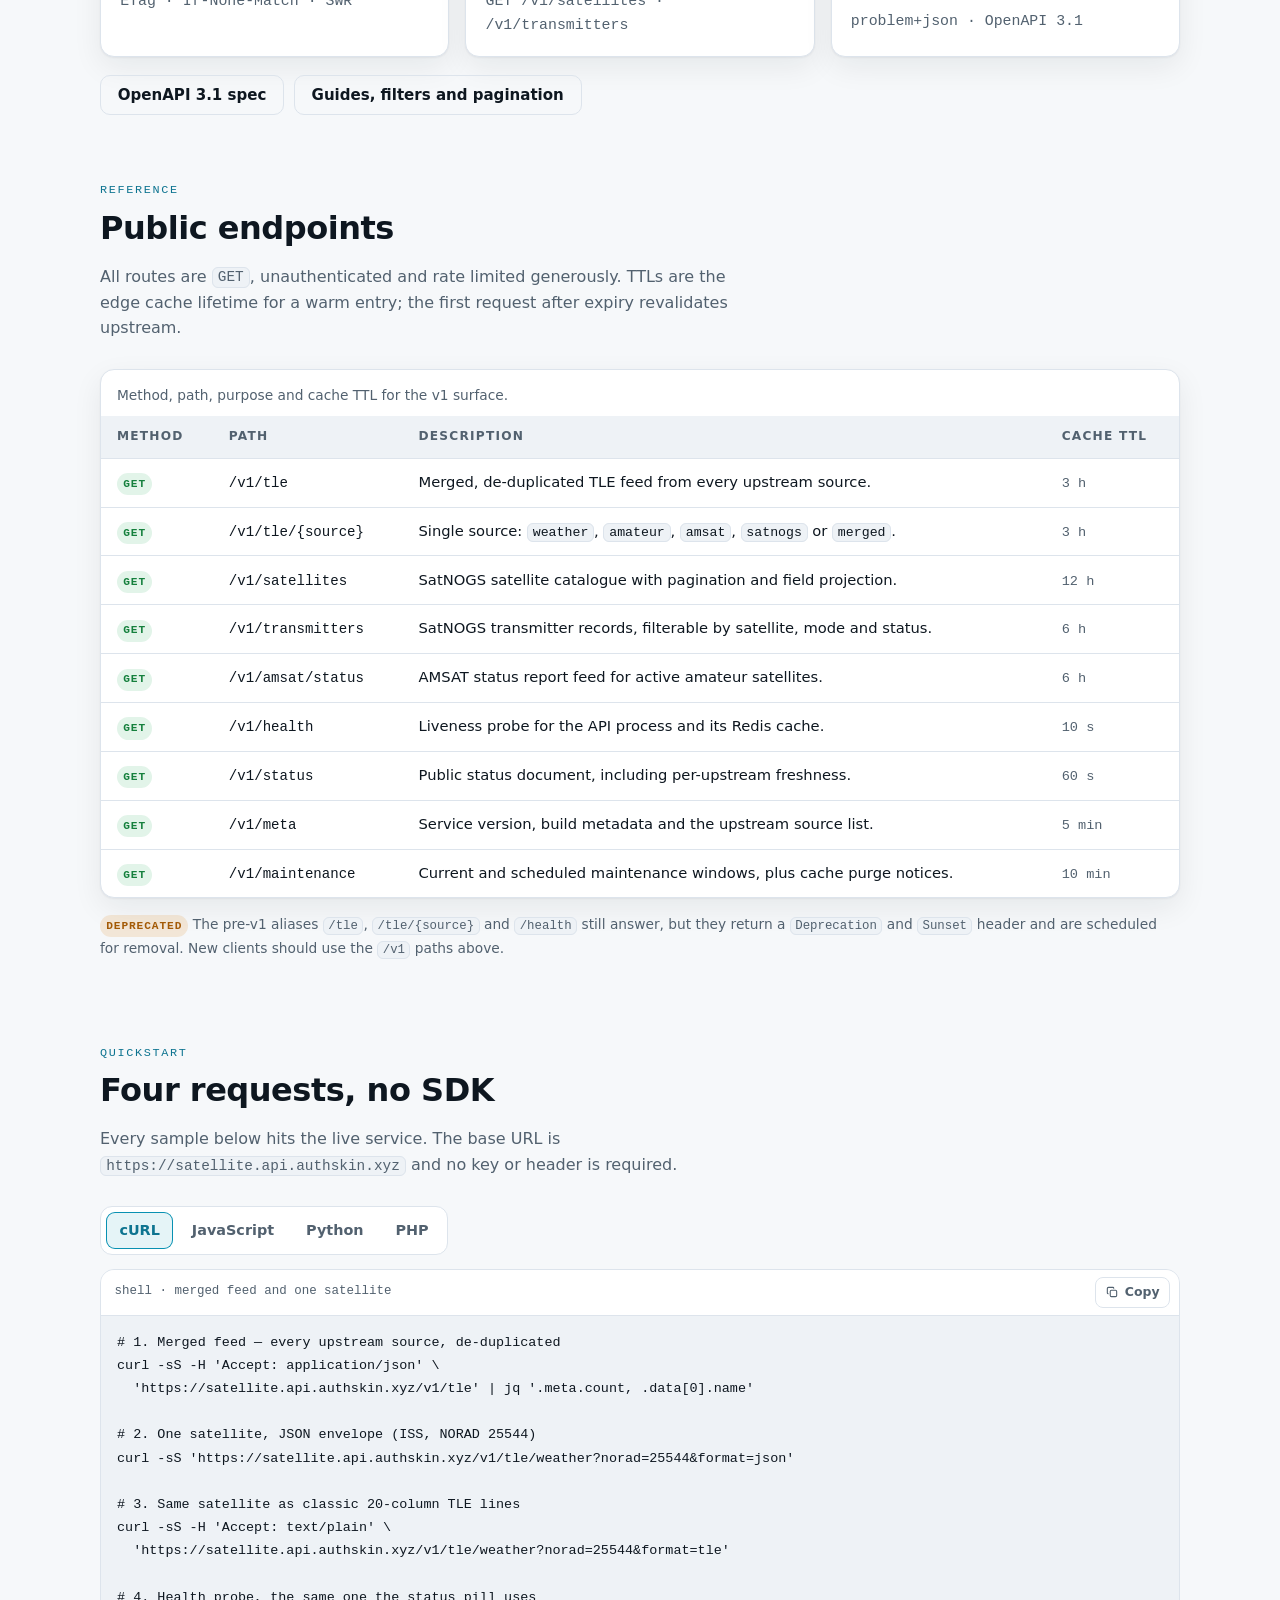
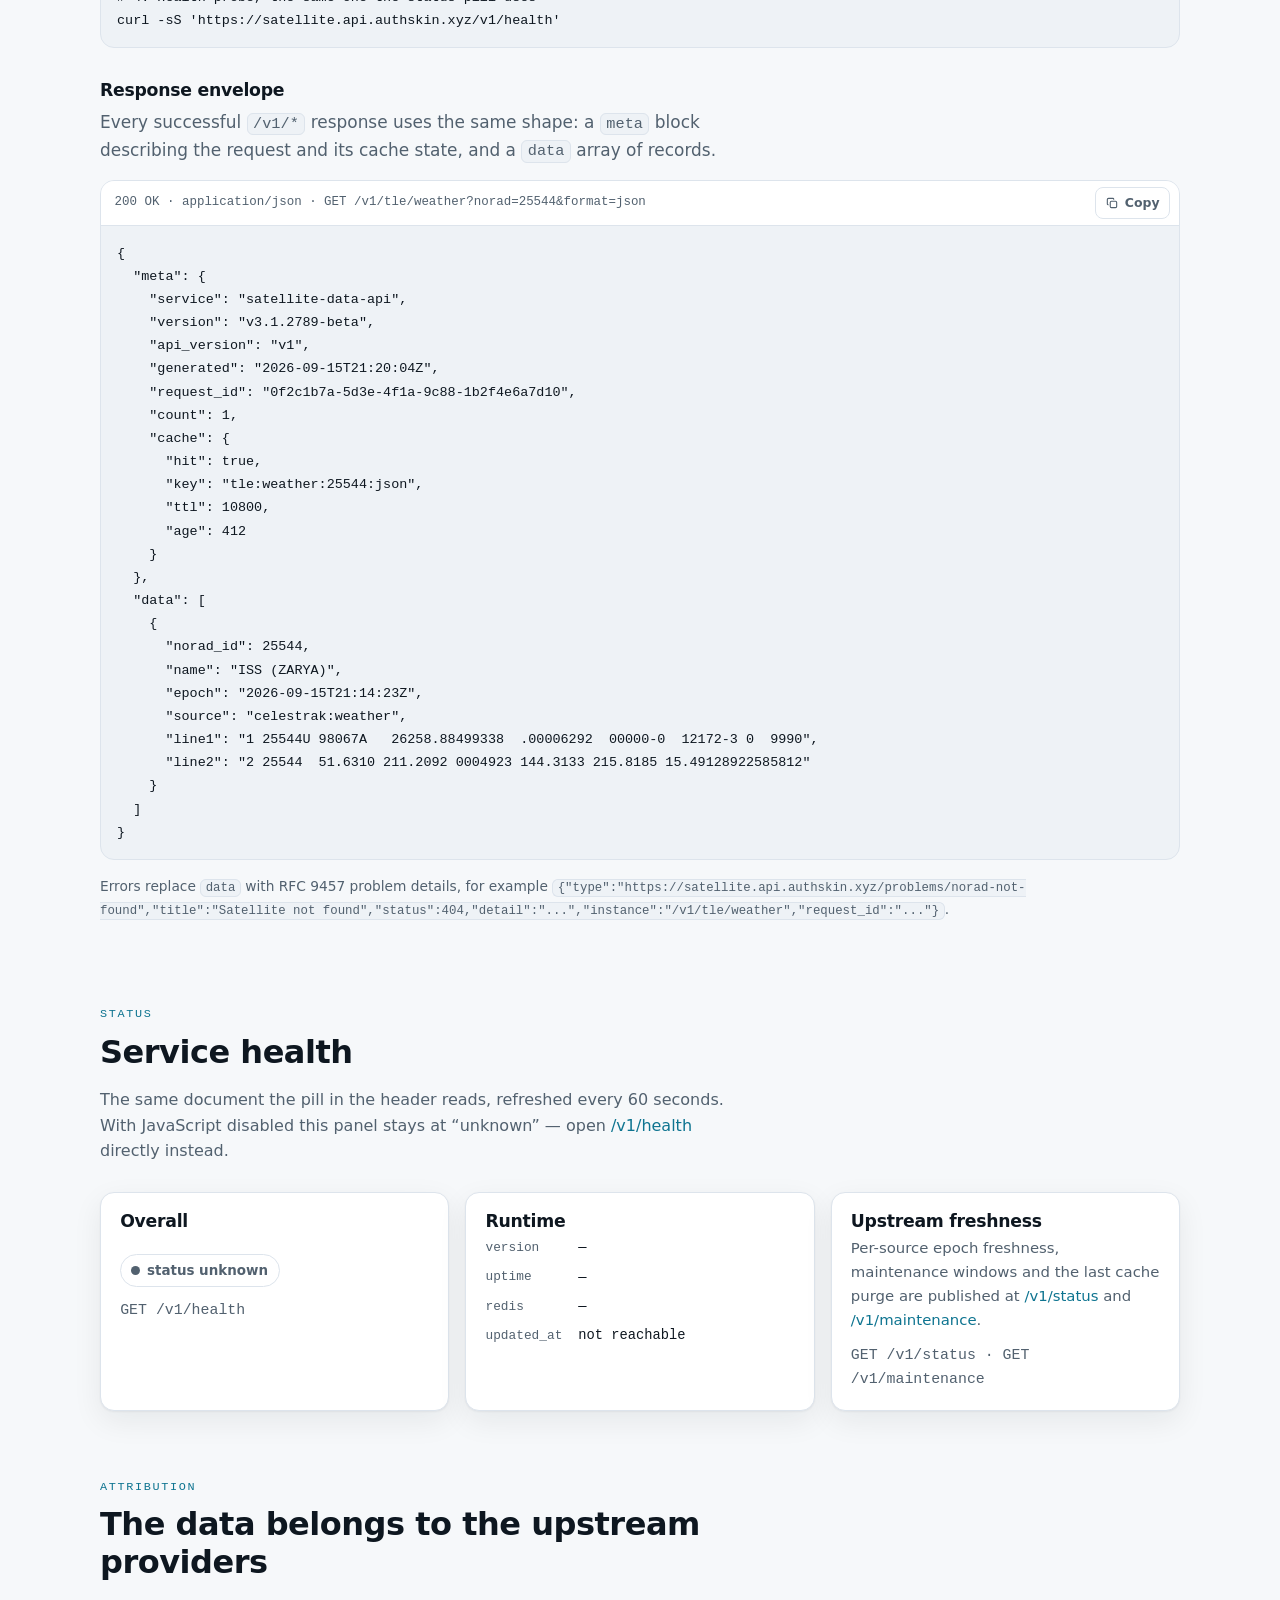
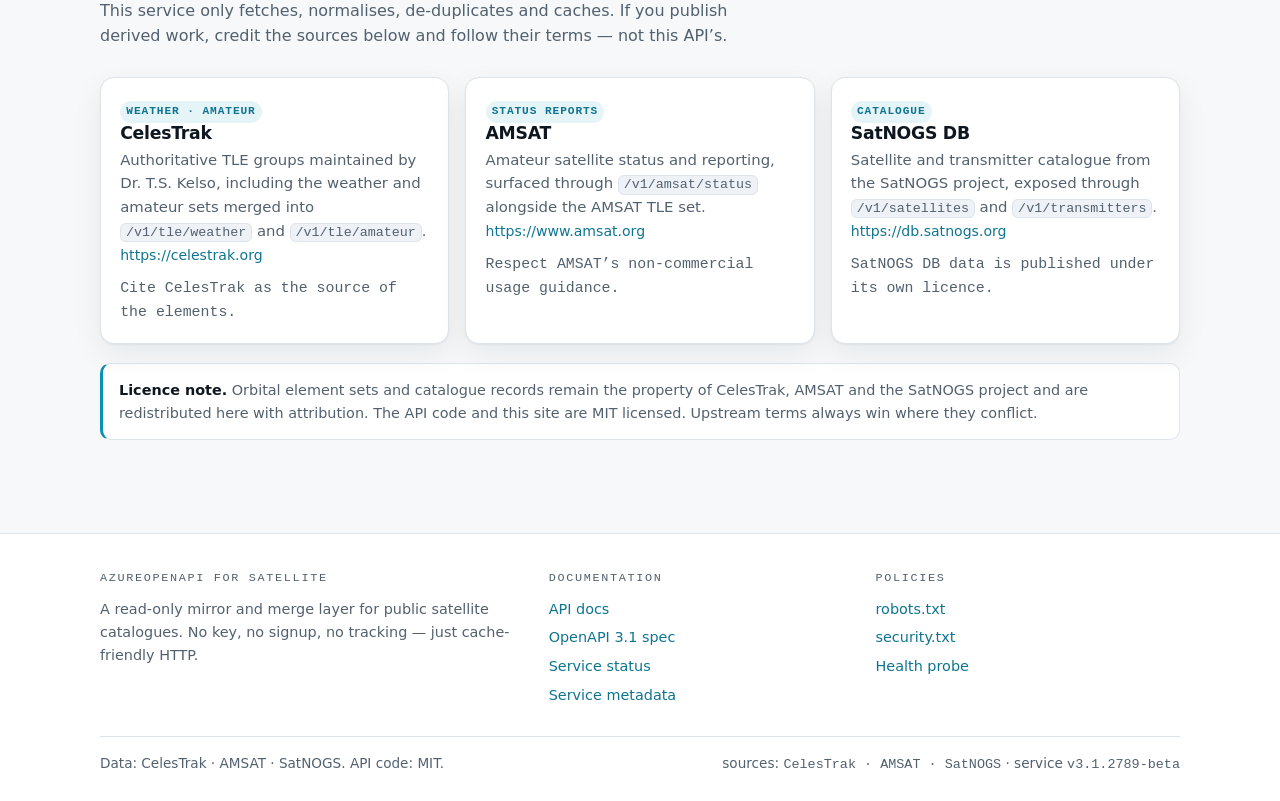
==== commit b8f95f6e: "﻿feat(v3.1): rename to AzureOpenAPI for Satellite, version 3.1.2789-beta Naming and version were dri" ====
--- a/index.html
+++ b/index.html
@@ -4,20 +4,20 @@
 <meta charset="utf-8">
 <meta name="viewport" content="width=device-width, initial-scale=1">
 
-<title>Satellite Data API · TLE & satellite metadata for CelesTrak, AMSAT and SatNOGS</title>
+<title>AzureOpenAPI for Satellite · TLE & satellite metadata for CelesTrak, AMSAT and SatNOGS</title>
 <meta name="description" content="One de-duplicated TLE and satellite metadata feed merged from CelesTrak (weather + amateur), AMSAT and SatNOGS DB. Edge-cached JSON or classic 20-column TLE, OpenAPI 3.1, RFC 9457 errors.">
 <link rel="canonical" href="https://satellite.api.authskin.xyz/">
 
 <meta property="og:type" content="website">
-<meta property="og:site_name" content="Satellite Data API">
-<meta property="og:title" content="Satellite Data API · Unified TLE and satellite metadata">
+<meta property="og:site_name" content="AzureOpenAPI for Satellite">
+<meta property="og:title" content="AzureOpenAPI for Satellite · Unified TLE and satellite metadata">
 <meta property="og:description" content="CelesTrak, AMSAT and SatNOGS DB merged into one de-duplicated, edge-cached feed. JSON or classic 20-column TLE over one endpoint.">
 <meta property="og:url" content="https://satellite.api.authskin.xyz/">
 <meta property="og:image" content="https://satellite.api.authskin.xyz/favicon-32x32.png">
 <meta property="og:locale" content="en">
 
 <meta name="twitter:card" content="summary">
-<meta name="twitter:title" content="Satellite Data API · Unified TLE and satellite metadata">
+<meta name="twitter:title" content="AzureOpenAPI for Satellite · Unified TLE and satellite metadata">
 <meta name="twitter:description" content="CelesTrak, AMSAT and SatNOGS DB merged into one de-duplicated, edge-cached TLE feed.">
 <meta name="twitter:image" content="https://satellite.api.authskin.xyz/favicon-32x32.png">
 
@@ -25,7 +25,11 @@
 <meta name="theme-color" content="#080f18" media="(prefers-color-scheme: dark)">
 
 <link rel="icon" type="image/svg+xml" href="data:image/svg+xml,%3Csvg xmlns='http://www.w3.org/2000/svg' viewBox='0 0 32 32'%3E%3Ccircle cx='16' cy='16' r='6' fill='%230891b2'/%3E%3Cellipse cx='16' cy='16' rx='13' ry='6' fill='none' stroke='%237c3aed' stroke-width='2' transform='rotate(-25 16 16)'/%3E%3C/svg%3E">
+<link rel="alternate icon" href="/favicon.ico" sizes="16x16 32x32" type="image/x-icon">
 <link rel="alternate icon" href="/favicon-32x32.png" sizes="32x32" type="image/png">
+<link rel="alternate icon" href="/favicon-16x16.png" sizes="16x16" type="image/png">
+<link rel="apple-touch-icon" href="/apple-touch-icon.png">
+<link rel="manifest" href="/site.webmanifest">
 
 <!-- Apply an explicit theme before first paint. Guarded: storage may be blocked. -->
 <script>
@@ -59,7 +63,7 @@
           <circle class="logo__sat" cx="55" cy="21" r="3.4"></circle>
         </g>
       </svg>
-      <span class="brand__name">Satellite Data API</span>
+      <span class="brand__name">AzureOpenAPI for Satellite</span>
     </a>
 
     <nav class="nav" aria-label="Primary">
@@ -575,7 +579,7 @@
 <pre><code id="code-response">{
   "meta": {
     "service": "satellite-data-api",
-    "version": "v2.2.0",
+    "version": "v3.1.2789-beta",
     "api_version": "v1",
     "generated": "2026-09-15T21:20:04Z",
     "request_id": "0f2c1b7a-5d3e-4f1a-9c88-1b2f4e6a7d10",
@@ -728,7 +732,7 @@
   <div class="wrap">
     <div class="footer__grid">
       <div>
-        <p class="footer__title">Satellite Data API</p>
+        <p class="footer__title">AzureOpenAPI for Satellite</p>
         <p class="muted mb-0">
           A read-only mirror and merge layer for public satellite catalogues. No key, no signup,
           no tracking — just cache-friendly HTTP.
@@ -759,7 +763,7 @@
       <p>Data: CelesTrak · AMSAT · SatNOGS. API code: MIT.</p>
       <p>
         sources: <span class="version" data-meta-field="sources">CelesTrak · AMSAT · SatNOGS</span>
-        · service <span class="version" data-meta-field="version">v2.2.0</span>
+        · service <span class="version" data-meta-field="version">v3.1.2789-beta</span>
         <span class="sr-only">(static fallback until /v1/meta responds)</span>
       </p>
     </div>
--- a/assets/app.css
+++ b/assets/app.css
@@ -1,6 +1,6 @@
 @charset "utf-8";
 /* ==========================================================================
-   Satellite Data API — shared design system
+   AzureOpenAPI for Satellite — shared design system
    Used by index.html and docs.html. No external resources, no build step.
    --------------------------------------------------------------------------
    Contents
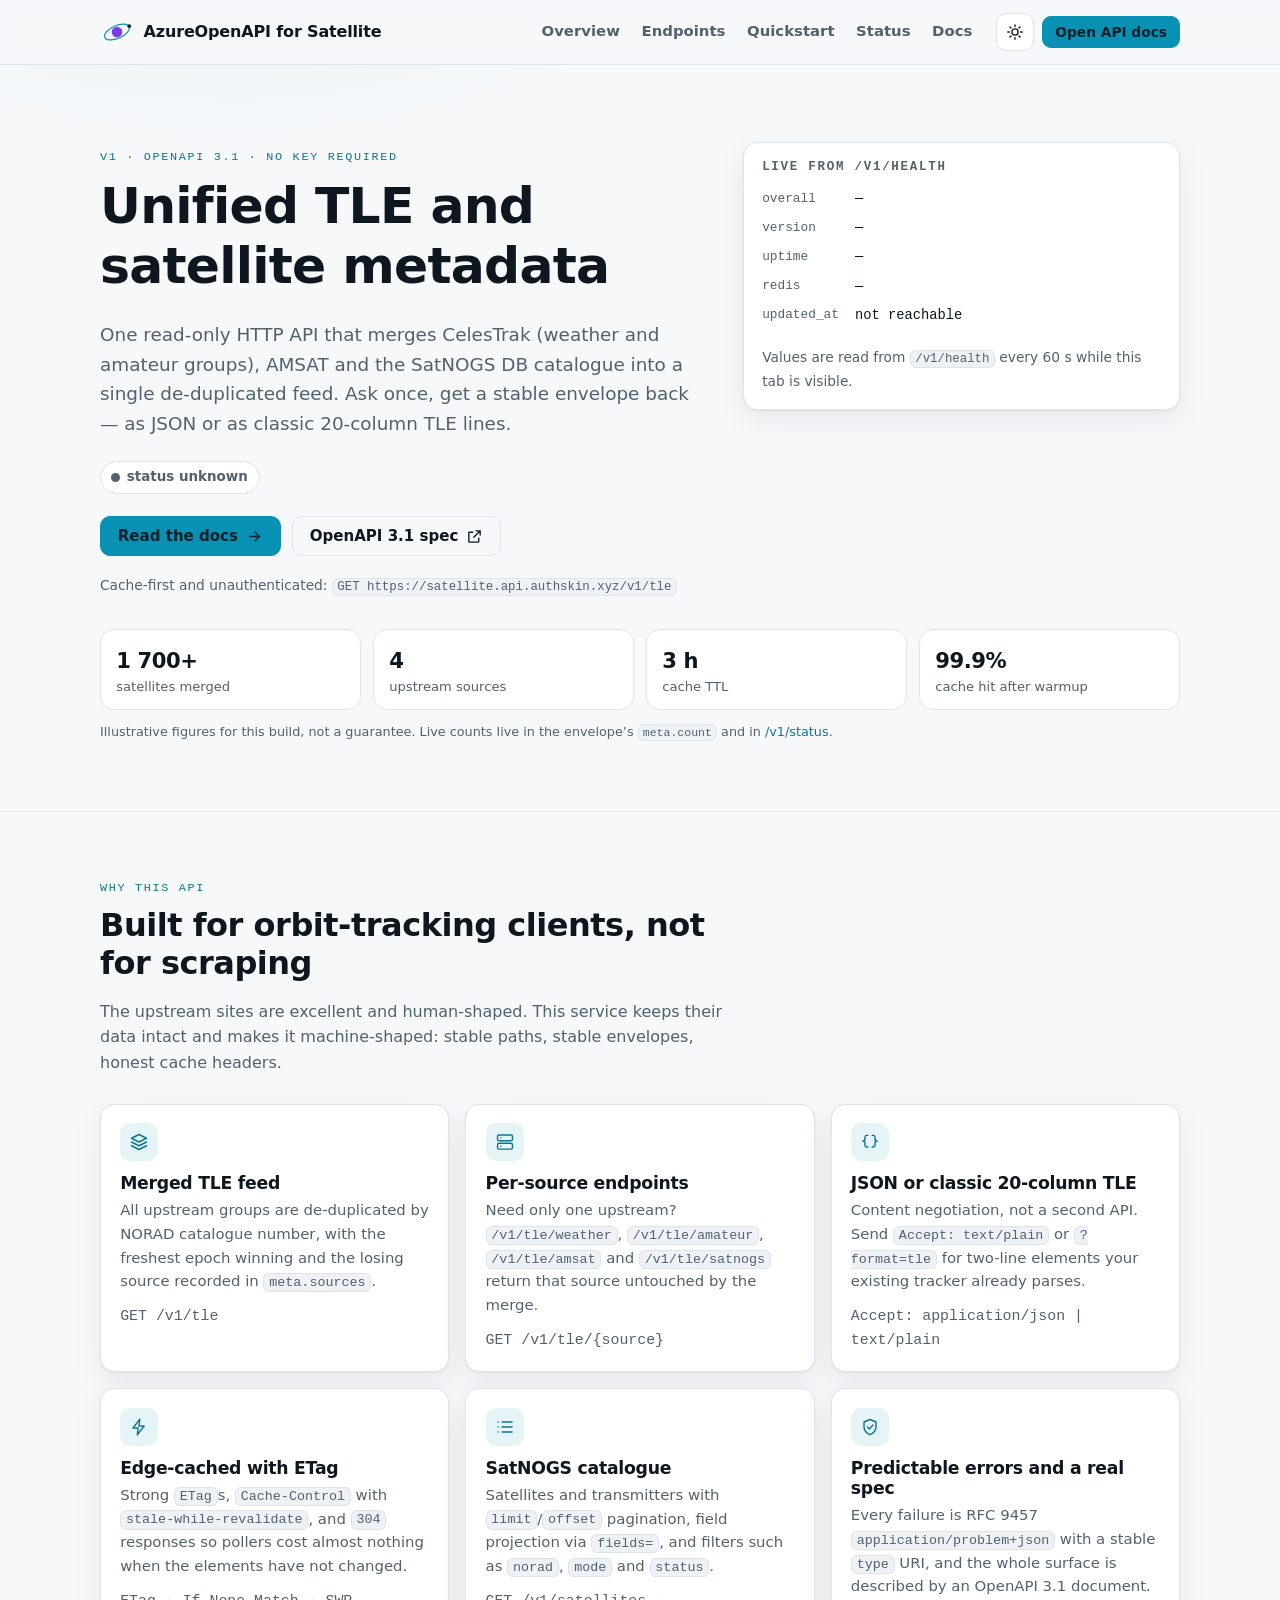
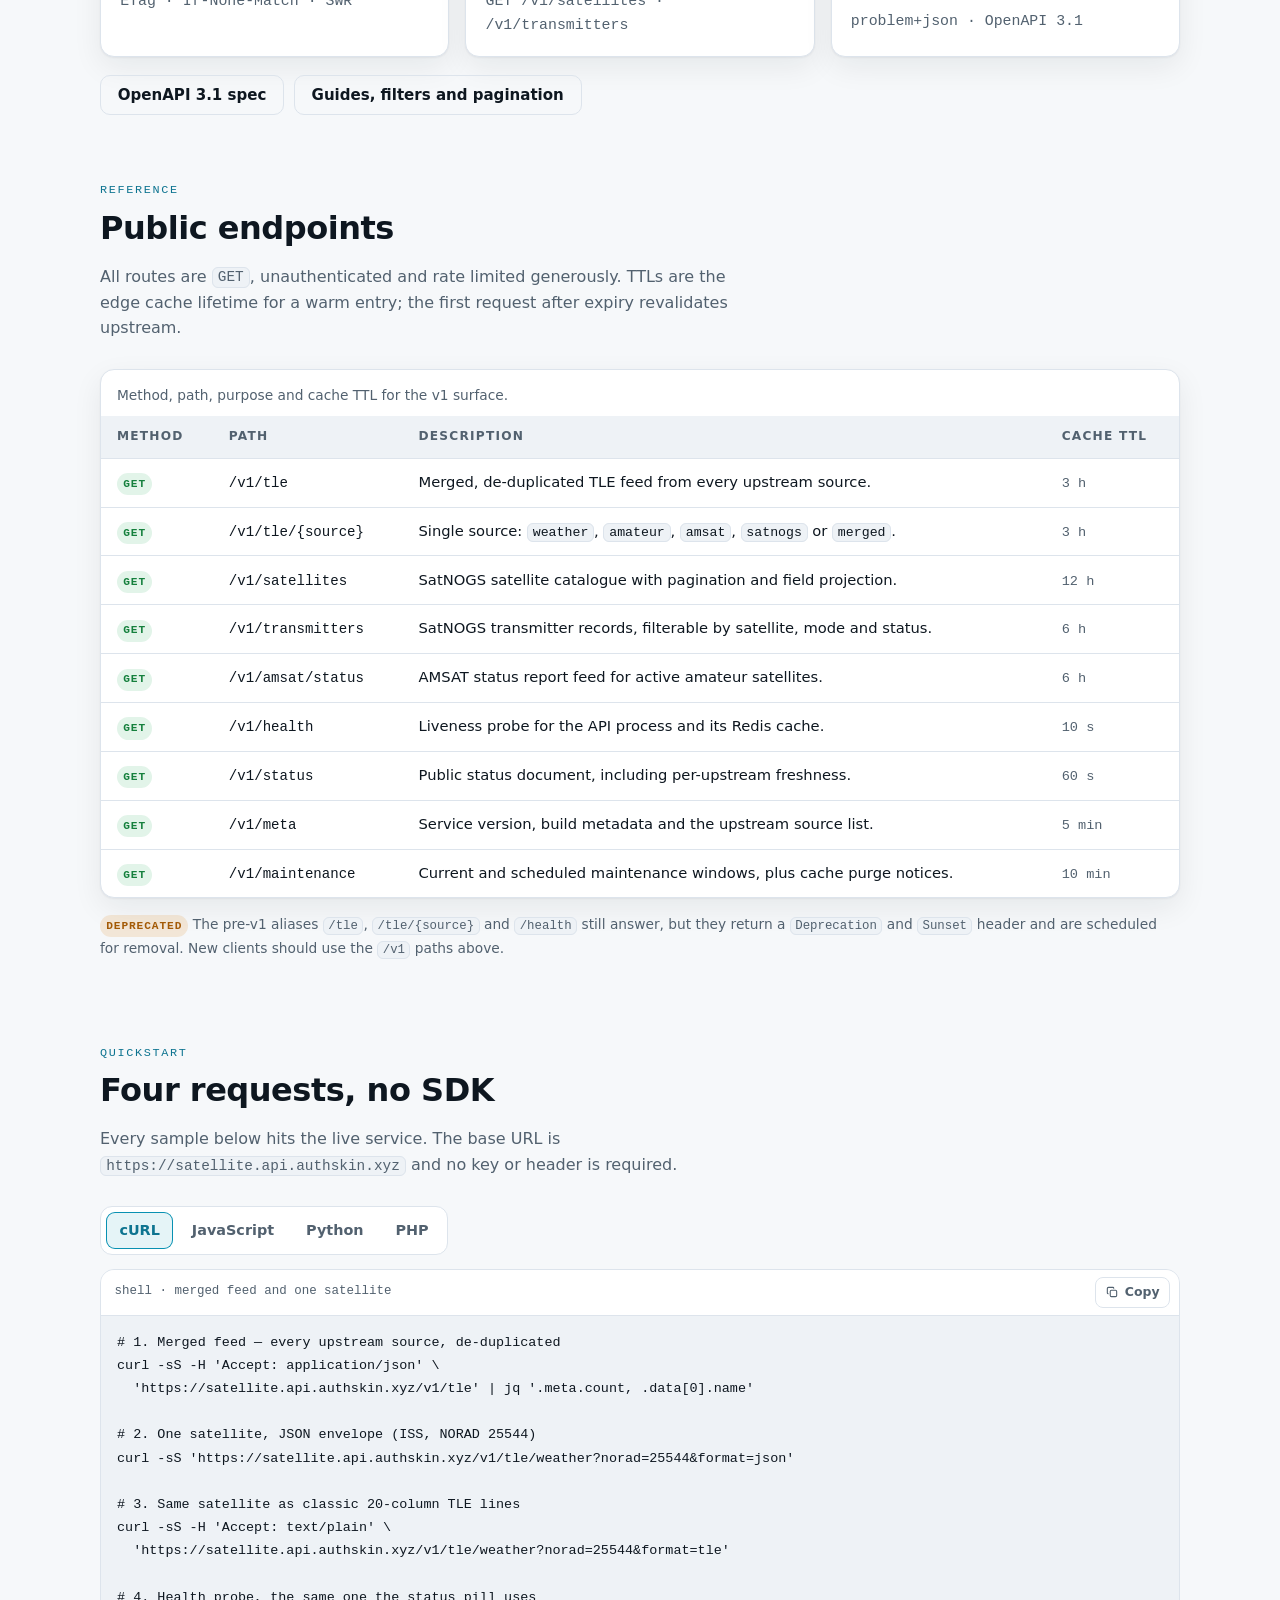
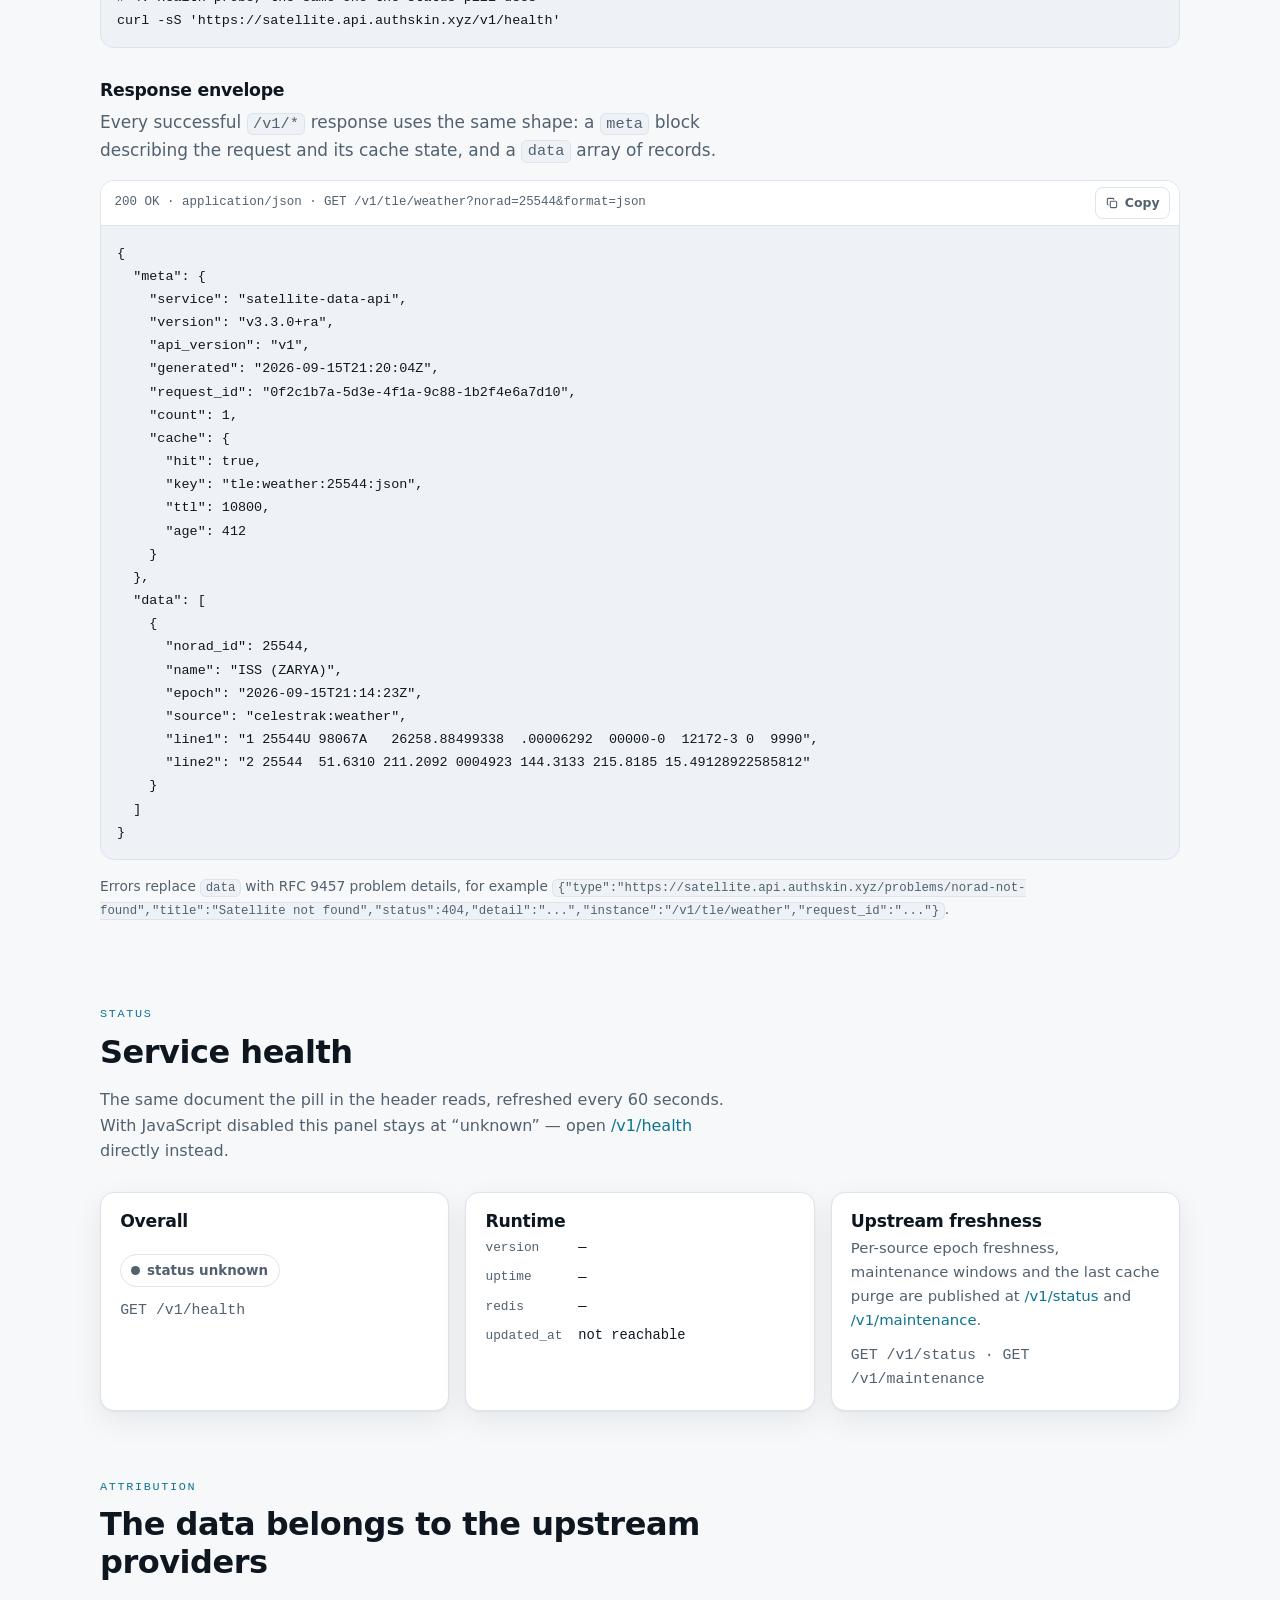
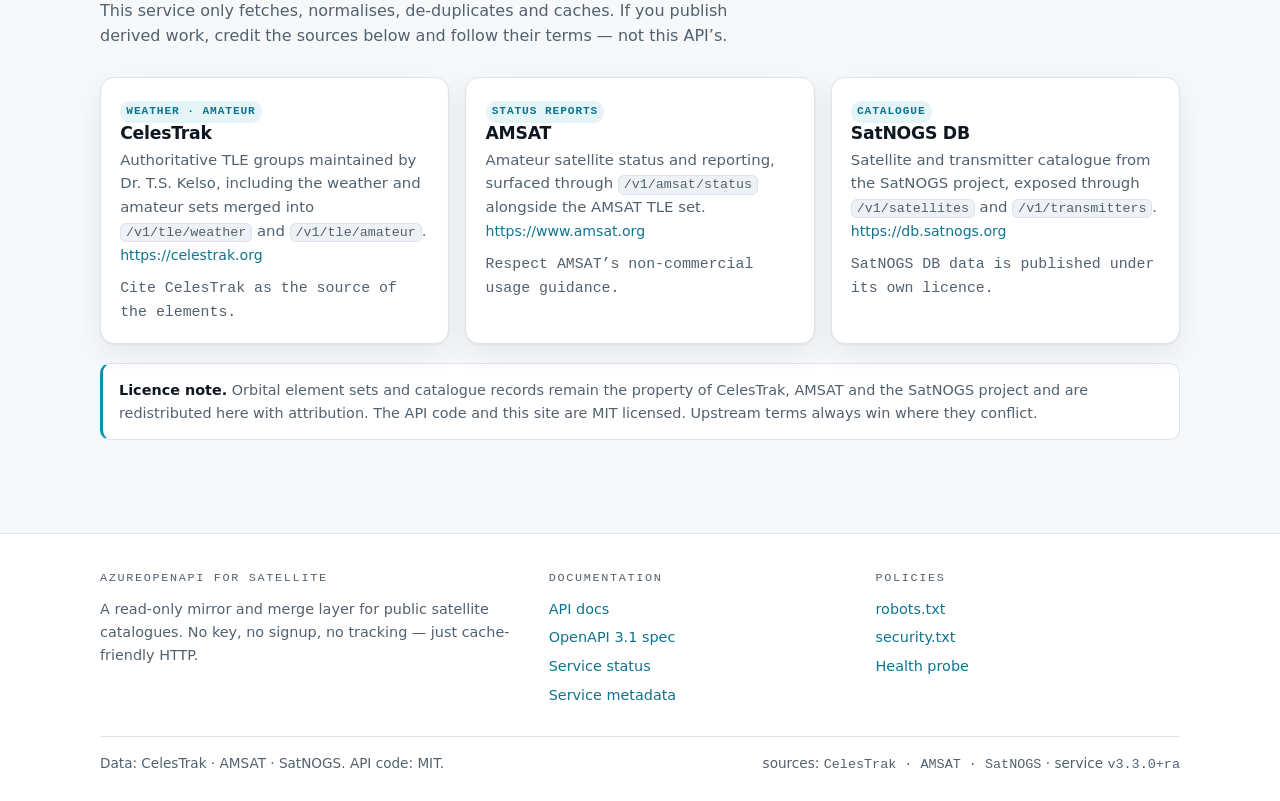
==== commit 86eeb99c: "feat(3.3.0): media encryption, search-engine work, seasonal themes The accumulated work between 3.2." ====
--- a/index.html
+++ b/index.html
@@ -579,7 +579,7 @@
 <pre><code id="code-response">{
   "meta": {
     "service": "satellite-data-api",
-    "version": "v3.1.2789-beta",
+    "version": "v3.3.0+ra",
     "api_version": "v1",
     "generated": "2026-09-15T21:20:04Z",
     "request_id": "0f2c1b7a-5d3e-4f1a-9c88-1b2f4e6a7d10",
@@ -763,7 +763,7 @@
       <p>Data: CelesTrak · AMSAT · SatNOGS. API code: MIT.</p>
       <p>
         sources: <span class="version" data-meta-field="sources">CelesTrak · AMSAT · SatNOGS</span>
-        · service <span class="version" data-meta-field="version">v3.1.2789-beta</span>
+        · service <span class="version" data-meta-field="version">v3.3.0+ra</span>
         <span class="sr-only">(static fallback until /v1/meta responds)</span>
       </p>
     </div>
--- a/assets/app.css
+++ b/assets/app.css
@@ -336,7 +336,12 @@
   flex-wrap: wrap;
 }
 
-.nav a {
+/* Scoped to DIRECT children. As a descendant selector this matched the header's
+   "Open API docs" button too, and being two classes deep it outranked
+   `.btn--primary` and repainted the label with the muted foreground -- which is the
+   same colour family as the button's own background, so the text became invisible.
+   A navigation rule has no business styling a button. */
+.nav > a {
   display: inline-block;
   padding: 0.4rem 0.6rem;
   border-radius: 8px;
@@ -345,7 +350,7 @@
   font-weight: 550;
 }
 
-.nav a:hover {
+.nav > a:hover {
   color: var(--fg);
   background: var(--bg-sunken);
   text-decoration: none;
@@ -914,6 +919,21 @@
 
 .attrib .card a { font-size: 0.88rem; overflow-wrap: anywhere; }
 
+/* Reference links under an attribution card (currently AMSAT's API documentation).
+   One per row so a long URL never turns the description into a hyphenated ribbon. */
+.attrib__links {
+  list-style: none;
+  margin: 0.6rem 0 0;
+  padding: 0;
+  display: grid;
+  gap: 0.4rem;
+  font-size: 0.82rem;
+  line-height: 1.45;
+}
+.attrib__links li { display: grid; gap: 1px; }
+.attrib__links a { font-family: var(--font-mono); font-size: 0.78rem; }
+.attrib__links span { color: var(--fg-muted); }
+
 .attrib__tag {
   font-family: var(--font-mono);
   font-size: 0.74rem;
@@ -1061,7 +1081,7 @@
     padding-bottom: 0.3rem;
   }
 
-  .nav a { padding: 0.35rem 0.5rem; font-size: 0.88rem; }
+  .nav > a { padding: 0.35rem 0.5rem; font-size: 0.88rem; }
 }
 
 @media (max-width: 420px) {
@@ -1077,3 +1097,605 @@
   body { background: #fff; color: #000; }
   .card, .table-wrap, .code-block { box-shadow: none; break-inside: avoid; }
 }
+
+/* ==========================================================================
+   Shell chrome added in v3.1: the service notice, the cookie dialog, the boot
+   overlay and the legal/error pages.
+
+   Everything here uses the tokens defined at the top of this file, so it follows
+   both the OS colour scheme and an explicit theme choice without extra rules.
+
+   Motion is limited to transform and opacity, and every animated rule is inside
+   the reduced-motion guard at the end, because an overlay that animates while a
+   visitor has asked for less motion is worse than no overlay at all.
+   ========================================================================== */
+
+/* --- locale blocks -------------------------------------------------------
+   Every locale is in the document; the inactive ones carry [hidden]. The boot
+   script flips them. Without scripting the server already marked one active, so
+   the page reads correctly either way. */
+.i18n[hidden] { display: none; }
+.i18n { display: inline; }
+
+/* --- language switcher --------------------------------------------------- */
+.lang {
+  display: inline-flex;
+  gap: 2px;
+  padding: 2px;
+  border: 1px solid var(--line);
+  border-radius: 999px;
+  background: var(--bg-sunken);
+}
+.lang__btn {
+  border: 0;
+  background: transparent;
+  color: var(--fg-muted);
+  font: inherit;
+  font-size: 0.8125rem;
+  padding: 4px 10px;
+  border-radius: 999px;
+  cursor: pointer;
+  white-space: nowrap;
+}
+.lang__btn:hover { color: var(--fg); }
+.lang__btn.is-active {
+  background: var(--bg-elev);
+  color: var(--fg);
+  box-shadow: var(--shadow);
+}
+.lang__btn:focus-visible { outline: 2px solid var(--accent); outline-offset: 2px; }
+
+/* --- service notice ----------------------------------------------------- */
+.announce {
+  border-bottom: 1px solid var(--line);
+  background: var(--accent-soft);
+  color: var(--fg);
+  font-size: 0.9375rem;
+}
+.announce[data-level="warning"] {
+  background: var(--warn-soft);
+  border-bottom-color: var(--warn);
+}
+.announce__inner {
+  max-width: var(--wrap);
+  margin: 0 auto;
+  padding: 10px var(--gutter);
+  display: flex;
+  align-items: center;
+  gap: 10px;
+}
+.announce__text { margin: 0; display: flex; flex-wrap: wrap; align-items: baseline; gap: 6px; }
+.announce__icon {
+  width: 8px; height: 8px; flex: 0 0 auto;
+  border-radius: 50%;
+  background: var(--accent);
+}
+.announce[data-level="warning"] .announce__icon { background: var(--warn); }
+.announce__link { color: var(--accent-ink); white-space: nowrap; }
+.announce__close {
+  margin-left: auto;
+  border: 0;
+  background: transparent;
+  color: var(--fg-muted);
+  font-size: 1.25rem;
+  line-height: 1;
+  padding: 2px 8px;
+  border-radius: 8px;
+  cursor: pointer;
+}
+.announce__close:hover { background: var(--bg-sunken); color: var(--fg); }
+
+/* --- endpoint notice strip ----------------------------------------------
+   One strip for all three public addresses. Same shape as .announce (it sits in
+   the same place and is read the same way), but it is not a service notice: it is
+   a caveat about the address the visitor happens to be on, so it stays at the very
+   top and survives dismissal.
+
+   Two levels, and the difference is meaningful rather than decorative:
+     data-level="warning"  the visitor can lose service (direct origin, new path)
+     data-level="info"     the risk is only that data may be briefly behind
+   Using the warning colour for both would teach people to ignore the strip.
+
+   The cache readings start as an em dash and are filled by app.js from a live
+   response -- never server side, because the server cannot know the edge's
+   verdict. On an address with no edge the edge reading is not rendered at all. */
+.enote {
+  border-bottom: 1px solid var(--line);
+  background: var(--bg-sunken);
+  color: var(--fg);
+  font-size: 0.875rem;
+}
+.enote[data-level="warning"] {
+  border-bottom-color: var(--warn, var(--line));
+  background: var(--warn-soft, var(--bg-sunken));
+}
+.enote[data-level="info"] {
+  border-bottom-color: var(--accent, var(--line));
+  background: var(--accent-soft, var(--bg-sunken));
+}
+.enote__inner {
+  max-width: var(--wrap);
+  margin: 0 auto;
+  padding: 8px var(--gutter);
+  display: flex;
+  align-items: center;
+  flex-wrap: wrap;
+  gap: 10px;
+}
+.enote__badge {
+  flex: 0 0 auto;
+  font-weight: 600;
+  font-size: 0.75rem;
+  letter-spacing: 0.04em;
+  text-transform: uppercase;
+  padding: 2px 8px;
+  border: 1px solid currentColor;
+  border-radius: 999px;
+  color: var(--fg);
+}
+.enote[data-level="warning"] .enote__badge { color: var(--warn-ink, var(--fg)); }
+.enote[data-level="info"] .enote__badge { color: var(--accent-ink, var(--fg)); }
+.enote__text { margin: 0; color: var(--fg-muted); flex: 1 1 320px; min-width: 0; }
+.enote__meta {
+  margin: 0;
+  display: flex;
+  flex-wrap: wrap;
+  gap: 4px 14px;
+  font-variant-numeric: tabular-nums;
+  color: var(--fg-muted);
+}
+.enote__host { font-family: ui-monospace, "SF Mono", Menlo, Consolas, monospace; }
+.enote__cache b { color: var(--fg); font-weight: 600; }
+.enote__cache b[data-known="1"] { color: var(--accent-ink, var(--fg)); }
+
+/* --- cookie dialog ------------------------------------------------------ */
+.consent {
+  position: fixed;
+  inset: 0;
+  z-index: 60;
+  display: grid;
+  place-items: center;
+  padding: var(--gutter);
+  background: rgba(8, 15, 24, 0.55);
+}
+.consent[hidden] { display: none; }
+.consent__panel {
+  max-width: 640px;
+  width: 100%;
+  max-height: 86vh;
+  overflow: auto;
+  background: var(--bg-elev);
+  color: var(--fg);
+  border: 1px solid var(--line);
+  border-radius: var(--radius);
+  box-shadow: var(--shadow);
+  padding: 22px;
+}
+.consent__title { margin: 0 0 8px; font-size: 1.25rem; }
+.consent__intro { margin: 0 0 14px; color: var(--fg-muted); }
+.consent__cats { list-style: none; margin: 0 0 14px; padding: 0; display: grid; gap: 12px; }
+.consent__cat {
+  border: 1px solid var(--line);
+  border-radius: 10px;
+  padding: 12px;
+  background: var(--bg-sunken);
+}
+.consent__cat-head { display: flex; align-items: center; gap: 8px; margin-bottom: 4px; }
+.consent__cat p { margin: 0 0 6px; color: var(--fg-muted); font-size: 0.9375rem; }
+.consent__list { margin: 0; padding-left: 18px; font-size: 0.875rem; color: var(--fg-muted); }
+.consent__list code { font-family: var(--font-mono); }
+.consent__links { margin: 0 0 14px; display: flex; gap: 8px; flex-wrap: wrap; }
+.consent__actions { display: flex; gap: 8px; flex-wrap: wrap; justify-content: flex-end; }
+.consent__note {
+  margin: 12px 0 0;
+  padding: 10px 12px;
+  border-radius: 10px;
+  background: var(--warn-soft);
+  color: var(--warn-ink);
+  font-size: 0.9375rem;
+}
+.consent__note[hidden] { display: none; }
+body.has-dialog { overflow: hidden; }
+
+/* --- announcement board (the dialog) ------------------------------------ */
+/*
+ * Sits one layer above the cookie dialog (z-index 65 vs 60) and one below the boot
+ * overlay (70): if two of them are ever on screen at once the more urgent one must
+ * be the one in front, and only the boot screen may cover everything. In practice
+ * never more than one is visible -- consent.js waits for `has-announce` to clear.
+ *
+ * The four levels are deliberately NOT the same colour. An "urgent" notice about the
+ * service being taken down and a "minor" typo notice wearing the same badge would
+ * teach people that the badge means nothing. --bad / --warn / --accent / muted is
+ * the same scale the endpoint strip uses, so the two things read as one system.
+ */
+.anm {
+  position: fixed;
+  inset: 0;
+  z-index: 65;
+  display: grid;
+  place-items: center;
+  padding: var(--gutter);
+  background: rgba(8, 15, 24, 0.55);
+}
+.anm[hidden] { display: none; }
+.anm__panel {
+  max-width: 660px;
+  width: 100%;
+  max-height: 86vh;
+  display: flex;
+  flex-direction: column;
+  overflow: hidden;
+  background: var(--bg-elev);
+  color: var(--fg);
+  border: 1px solid var(--line);
+  border-radius: var(--radius);
+  box-shadow: var(--shadow);
+}
+.anm__panel[hidden] { display: none; }
+.anm__panel[data-anm-level="urgent"] { border-top: 3px solid var(--bad); }
+.anm__panel[data-anm-level="important"] { border-top: 3px solid var(--warn); }
+.anm__panel[data-anm-level="normal"] { border-top: 3px solid var(--accent); }
+.anm__panel[data-anm-level="minor"] { border-top: 3px solid var(--line); }
+
+.anm__head { padding: 18px 22px 0; }
+.anm__chips { display: flex; align-items: center; gap: 8px; margin: 0 0 8px; }
+.anm__chip {
+  font-size: 0.75rem;
+  font-weight: 700;
+  letter-spacing: 0.03em;
+  padding: 3px 9px;
+  border-radius: 999px;
+}
+.anm__chip[data-level="urgent"] { background: var(--bad-soft); color: var(--bad-ink); }
+.anm__chip[data-level="important"] { background: var(--warn-soft); color: var(--warn-ink); }
+.anm__chip[data-level="normal"] { background: var(--accent-soft); color: var(--accent-ink); }
+.anm__chip[data-level="minor"] { background: var(--bg-sunken); color: var(--fg-muted); }
+.anm__eyebrow {
+  font-size: 0.75rem;
+  font-weight: 600;
+  letter-spacing: 0.08em;
+  text-transform: uppercase;
+  color: var(--fg-muted);
+}
+.anm__title { margin: 0 0 6px; font-size: 1.25rem; line-height: 1.35; }
+.anm__meta {
+  display: flex;
+  flex-wrap: wrap;
+  gap: 4px 16px;
+  margin: 0 0 10px;
+  font-size: 0.8125rem;
+  color: var(--fg-muted);
+}
+.anm__meta-key { opacity: 0.9; }
+.anm__meta time, .anm__meta b { color: var(--fg); font-weight: 600; }
+
+.anm__body {
+  padding: 6px 22px 16px;
+  overflow: auto;
+  flex: 1 1 auto;
+  font-size: 0.9375rem;
+  line-height: 1.65;
+}
+.anm__body > :first-child { margin-top: 0; }
+.anm__body > :last-child { margin-bottom: 0; }
+.anm__body h2, .anm__body h3, .anm__body h4 { margin: 16px 0 6px; font-size: 1rem; }
+.anm__body p { margin: 0 0 10px; }
+.anm__body ul, .anm__body ol { margin: 0 0 10px; padding-left: 20px; }
+.anm__body li { margin: 2px 0; }
+.anm__body a { color: var(--accent-ink); text-decoration: underline; text-underline-offset: 2px; }
+.anm__body code {
+  font-family: var(--font-mono);
+  font-size: 0.875em;
+  background: var(--bg-sunken);
+  padding: 1px 5px;
+  border-radius: 5px;
+  word-break: break-word;
+}
+.anm__body pre {
+  margin: 0 0 10px;
+  padding: 10px 12px;
+  overflow: auto;
+  background: var(--bg-sunken);
+  border-radius: 8px;
+}
+.anm__body pre code { background: none; padding: 0; }
+.anm__body blockquote {
+  margin: 0 0 10px;
+  padding: 8px 12px;
+  border-left: 3px solid var(--line);
+  background: var(--bg-sunken);
+  border-radius: 0 8px 8px 0;
+  color: var(--fg-muted);
+}
+
+.anm__actions {
+  display: flex;
+  flex-wrap: wrap;
+  align-items: center;
+  justify-content: flex-end;
+  gap: 8px;
+  padding: 12px 22px 16px;
+  border-top: 1px solid var(--line);
+}
+.anm__decline-wrap {
+  display: flex;
+  flex-direction: column;
+  align-items: flex-start;
+  gap: 2px;
+  margin-right: auto;
+}
+.anm__decline { color: var(--bad-ink); }
+.anm__hint { font-size: 0.75rem; color: var(--fg-muted); }
+
+/* --- refusal gate ------------------------------------------------------- */
+/*
+ * Opaque, and it covers the viewport rather than floating over it: the requirement
+ * is that a refused mandatory notice hides the page CONTENT. It is a client-side
+ * cover, because the HTML was already sent (see the note in assets/announce.js).
+ * `body.has-announce` stops the page behind it from scrolling, so the cover cannot
+ * be "peeked past" by scrolling while the reader is still on the old scroll offset.
+ */
+.anm-gate {
+  position: fixed;
+  inset: 0;
+  z-index: 66;
+  display: grid;
+  place-items: center;
+  padding: var(--gutter);
+  background: var(--bg);
+  color: var(--fg);
+}
+.anm-gate[hidden] { display: none; }
+.anm-gate__panel { max-width: 520px; width: 100%; text-align: center; }
+.anm-gate__mark {
+  /* display is not decorative here: a span is inline by default, and width/height/
+     border-radius are simply ignored on an inline box. Measured before the fix: the
+     circle never drew and the "!" sat on the text baseline. */
+  display: block;
+  width: 46px;
+  height: 46px;
+  margin: 0 auto 14px;
+  border-radius: 50%;
+  background: var(--bad-soft);
+  color: var(--bad-ink);
+  font-size: 1.4rem;
+  font-weight: 700;
+  line-height: 46px;
+  text-align: center;
+}
+.anm-gate__mark::before { content: "!"; }
+.anm-gate__title { margin: 0 0 10px; font-size: 1.25rem; }
+.anm-gate__text { margin: 0 0 8px; color: var(--fg-muted); line-height: 1.6; }
+.anm-gate__text b { color: var(--fg); }
+.anm-gate__hint { margin: 0 0 16px; font-size: 0.8125rem; color: var(--fg-muted); }
+body.has-announce { overflow: hidden; }
+
+/* --- boot / proof-of-work overlay --------------------------------------- */
+.boot {
+  position: fixed;
+  inset: 0;
+  z-index: 70;
+  display: grid;
+  place-content: center;
+  justify-items: center;
+  gap: 10px;
+  padding: var(--gutter);
+  background: var(--bg);
+  color: var(--fg);
+  transition: opacity 300ms ease;
+}
+.boot[hidden] { display: none; }
+.boot--done { opacity: 0; }
+.boot__mark { color: var(--accent); }
+.boot__mark svg { display: block; }
+.boot__planet { fill: none; stroke: currentColor; stroke-width: 2.5; opacity: 0.85; }
+.boot__ring ellipse { fill: none; stroke: currentColor; stroke-width: 1.6; opacity: 0.45; }
+.boot__sat { fill: currentColor; }
+.boot__ring { transform-origin: 32px 32px; animation: boot-spin 2.6s linear infinite; }
+.boot__title { margin: 4px 0 0; font-size: 1.0625rem; font-weight: 600; }
+.boot__bar {
+  width: min(260px, 70vw);
+  height: 4px;
+  border-radius: 999px;
+  background: var(--bg-sunken);
+  overflow: hidden;
+}
+.boot__bar span {
+  display: block;
+  height: 100%;
+  width: 100%;
+  transform: scaleX(0);
+  transform-origin: left center;
+  background: var(--accent);
+  transition: transform 240ms ease;
+}
+.boot__hint { margin: 0; color: var(--fg-muted); font-size: 0.875rem; }
+.boot__hint[hidden] { display: none; }
+.boot__error {
+  margin: 0;
+  display: flex;
+  align-items: center;
+  gap: 8px;
+  flex-wrap: wrap;
+  color: var(--warn-ink);
+  font-size: 0.875rem;
+}
+.boot__error[hidden] { display: none; }
+[data-cap-host] { margin-top: 6px; }
+
+@keyframes boot-spin {
+  from { transform: rotate(0deg); }
+  to { transform: rotate(360deg); }
+}
+
+/* --- legal pages -------------------------------------------------------- */
+.legal { padding: 28px 0 64px; }
+.legal__wrap { max-width: 820px; margin: 0 auto; padding: 0 var(--gutter); }
+.legal__nav {
+  display: flex;
+  gap: 14px;
+  flex-wrap: wrap;
+  margin: 16px 0 18px;
+  padding-bottom: 12px;
+  border-bottom: 1px solid var(--line);
+}
+.legal__nav a { color: var(--fg-muted); text-decoration: none; }
+.legal__nav a:hover { color: var(--fg); text-decoration: underline; }
+.legal__nav a[aria-current="page"] { color: var(--accent-ink); font-weight: 600; }
+.legal__notice {
+  border-left: 3px solid var(--warn);
+  background: var(--warn-soft);
+  color: var(--warn-ink);
+  padding: 10px 14px;
+  border-radius: 0 10px 10px 0;
+  font-size: 0.9375rem;
+  margin: 0 0 20px;
+}
+.legal__meta { color: var(--fg-muted); font-size: 0.875rem; }
+.legal h1 { margin: 0 0 10px; font-size: 1.75rem; }
+.legal h2 { margin: 28px 0 8px; font-size: 1.1875rem; }
+.legal p, .legal li { line-height: 1.7; }
+.legal__cards { list-style: none; padding: 0; display: grid; gap: 12px; grid-template-columns: repeat(auto-fit, minmax(240px, 1fr)); }
+.legal__cards li {
+  border: 1px solid var(--line);
+  border-radius: 12px;
+  padding: 14px;
+  background: var(--bg-elev);
+}
+.legal__cards a { text-decoration: none; }
+.legal__cards span { display: block; margin-top: 6px; color: var(--fg-muted); font-size: 0.9375rem; }
+.legal__code {
+  background: var(--bg-sunken);
+  border: 1px solid var(--line);
+  border-radius: 10px;
+  padding: 12px 14px;
+  overflow-x: auto;
+  font-family: var(--font-mono);
+  font-size: 0.8125rem;
+}
+.legal__tablewrap { overflow-x: auto; margin: 14px 0; }
+.legal__table { border-collapse: collapse; width: 100%; font-size: 0.9375rem; }
+.legal__table th, .legal__table td {
+  border: 1px solid var(--line);
+  padding: 8px 10px;
+  text-align: left;
+  vertical-align: top;
+}
+.legal__table th { background: var(--bg-sunken); font-weight: 600; }
+.legal__table code { font-family: var(--font-mono); font-size: 0.8125rem; }
+
+/* --- error page --------------------------------------------------------- */
+.error-page { padding: 48px 0 72px; }
+.error-page__card { max-width: 620px; margin: 0 auto; text-align: left; }
+.error-page__code {
+  font-family: var(--font-mono);
+  font-size: 3rem;
+  line-height: 1;
+  margin: 0 0 8px;
+  color: var(--accent);
+}
+.error-page__list { color: var(--fg-muted); font-size: 0.9375rem; }
+.error-page__list code { font-family: var(--font-mono); font-size: 0.8125rem; }
+
+/* --- a settings entry point that is always reachable -------------------- */
+[data-consent-settings] { cursor: pointer; }
+[data-consent-settings][hidden] { display: none; }
+
+@media (max-width: 640px) {
+  .consent__panel { padding: 16px; max-height: 92vh; }
+  .consent__actions { justify-content: stretch; }
+  .consent__actions .btn { flex: 1 1 auto; }
+  .anm__panel { max-height: 92vh; }
+  .anm__head { padding: 16px 16px 0; }
+  .anm__body { padding: 6px 16px 12px; }
+  .anm__actions { padding: 12px 16px 14px; justify-content: stretch; }
+  .anm__actions .btn { flex: 1 1 auto; }
+  .anm__decline-wrap { width: 100%; margin: 0 0 4px; }
+  .legal h1 { font-size: 1.4rem; }
+  .announce__text { font-size: 0.875rem; }
+}
+
+/* --- motion -------------------------------------------------------------
+   Everything above animates with transform or opacity only, and all of it stops
+   here when the visitor has asked for reduced motion. The progress bar keeps its
+   transform because that is state, not decoration, but the transition is removed
+   so the bar jumps instead of sliding. */
+@media (prefers-reduced-motion: reduce) {
+  .boot { transition: none; }
+  .boot__ring { animation: none; }
+  .boot__bar span { transition: none; }
+  .lang__btn, .announce__close { transition: none; }
+}
+
+/* --- the page has no scrollbar ------------------------------------------
+   The document scrollbar was the one piece of browser chrome the design could not
+   style: a 15-17px gutter down the right edge that cut into the full-bleed film band
+   and stayed light over the dark page. It is removed here -- on every page, themed or
+   not -- while scrolling itself is untouched: wheel, touch, keyboard, PgUp/PgDn, Home
+   and End all work, and in-page anchors keep working.
+
+   `scrollbar-width` INHERITS, so turning it off on <html> alone would also take the bar
+   off every inner scroller (the announcement panel, the code samples, the wide tables),
+   which are the ones that need one. The second rule hands the default back to everything
+   that is not the document. */
+html { scrollbar-width: none; }
+html::-webkit-scrollbar { width: 0; height: 0; }
+body * { scrollbar-width: auto; }
+
+/* --- the corner controls wait for a scroll ------------------------------
+   The Cap pill is pinned to the bottom-left corner of every page, which on both the plain
+   site and every themed page is exactly where the film band types its slogan out; the
+   theme badge and the music bar join it there on a themed page. All of them stay hidden
+   until the visitor has scrolled the band's bottom edge past the corner, then fade in
+   (assets/app.js opens the gate).
+
+   THE GATE IS CLOSED BY THE MARKUP: Season::bodyAttrs() writes data-floats="gated" on
+   <body>, so no frame paints the controls before the script can hide them. A visitor
+   whose script never runs keeps the gate shut and loses nothing -- the music needs the
+   script to load, the exit button needs it to act, and the Cap pill is not painted until
+   it has run. The one page that opts out is /verify, whose <body> this never touches.
+
+   The Cap pill keeps the transition md3.css gives it (that rule owns its visibility
+   timing); only its opacity is gated here, so it still fades rather than blinking. */
+body[data-floats='gated'] .themebar,
+body[data-floats='gated'] .seasonbadge {
+  transition: opacity 240ms ease, transform 240ms ease;
+}
+body[data-floats='gated']:not(.floats-shown) .themebar,
+body[data-floats='gated']:not(.floats-shown) .seasonbadge,
+body[data-floats='gated']:not(.floats-shown) [data-cap-host]:not([data-cap-state='failed']) {
+  opacity: 0;
+  /* A hidden control must not eat the click that belongs to the page under it. */
+  pointer-events: none;
+}
+body[data-floats='gated']:not(.floats-shown) .themebar,
+body[data-floats='gated']:not(.floats-shown) .seasonbadge {
+  transform: translateY(10px);
+}
+
+/* A challenge that FAILED is the visitor's to retry, so that one state is never kept off
+   screen: the pill appears as soon as the error screen does, wherever the page is
+   scrolled to. Everything else waits for the scroll. */
+body[data-floats='gated'] [data-cap-host][data-cap-state='failed'] {
+  opacity: 1;
+  pointer-events: auto;
+}
+
+@media (prefers-reduced-motion: reduce) {
+  body[data-floats='gated'] .themebar,
+  body[data-floats='gated'] .seasonbadge { transition: none; }
+  body[data-floats='gated']:not(.floats-shown) .themebar,
+  body[data-floats='gated']:not(.floats-shown) .seasonbadge { transform: none; }
+}
+
+/* Scripting off: app.js will never open the gate, so it must not be shut. */
+@media (scripting: none) {
+  body[data-floats='gated'] .themebar,
+  body[data-floats='gated'] .seasonbadge,
+  body[data-floats='gated'] [data-cap-host] {
+    opacity: 1;
+    pointer-events: auto;
+    transform: none;
+  }
+}
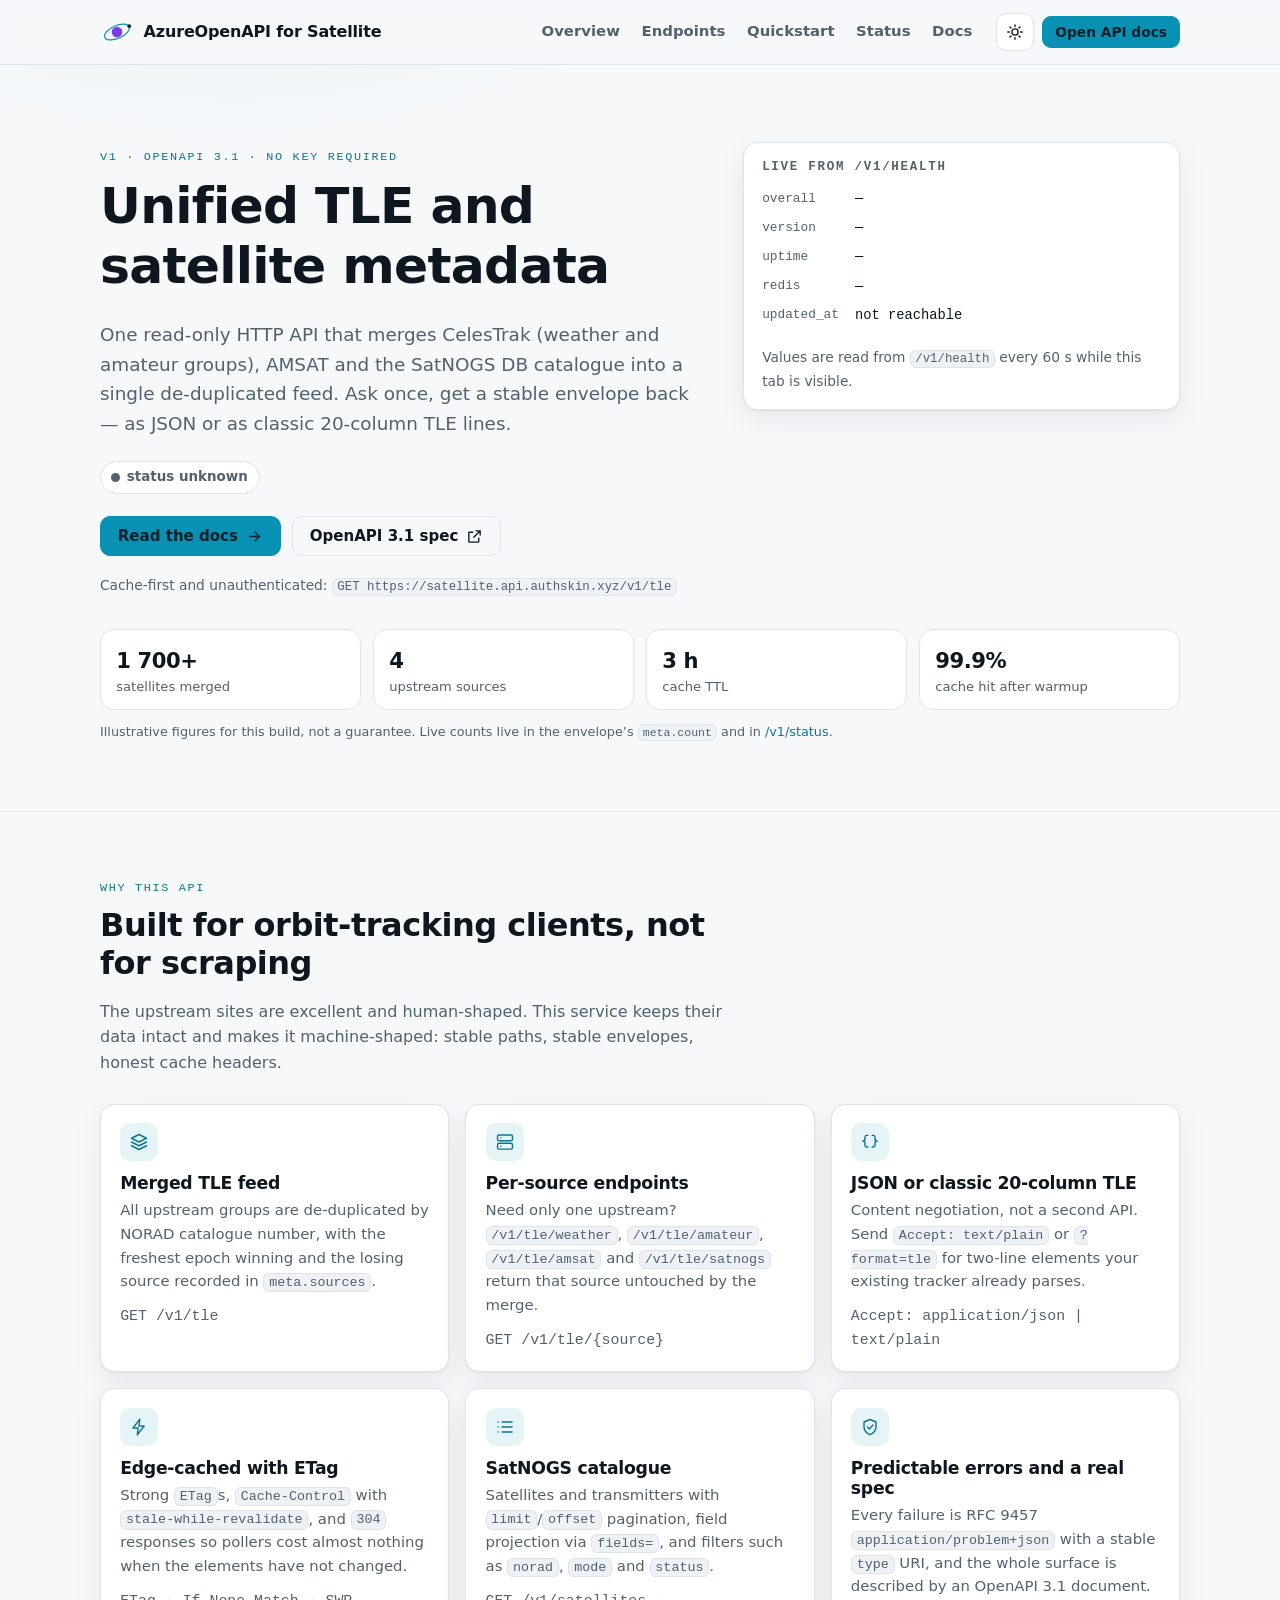
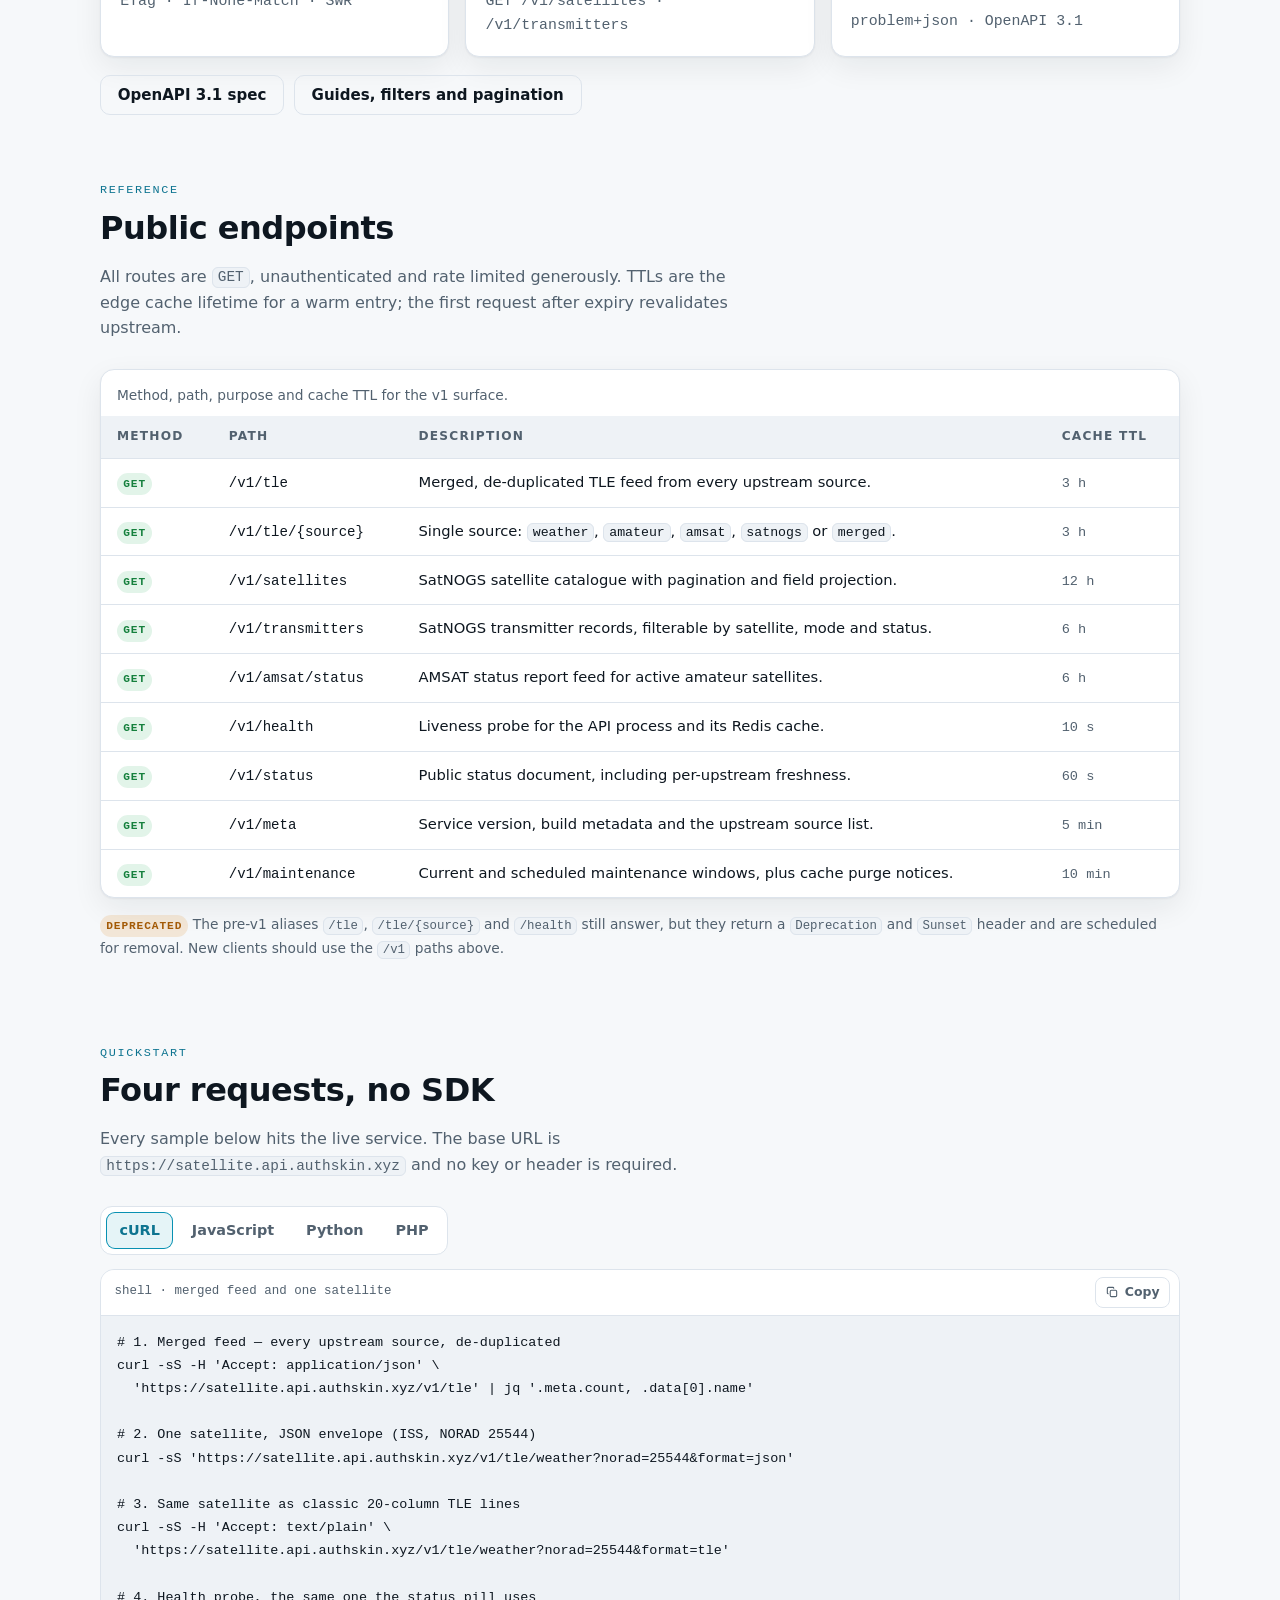
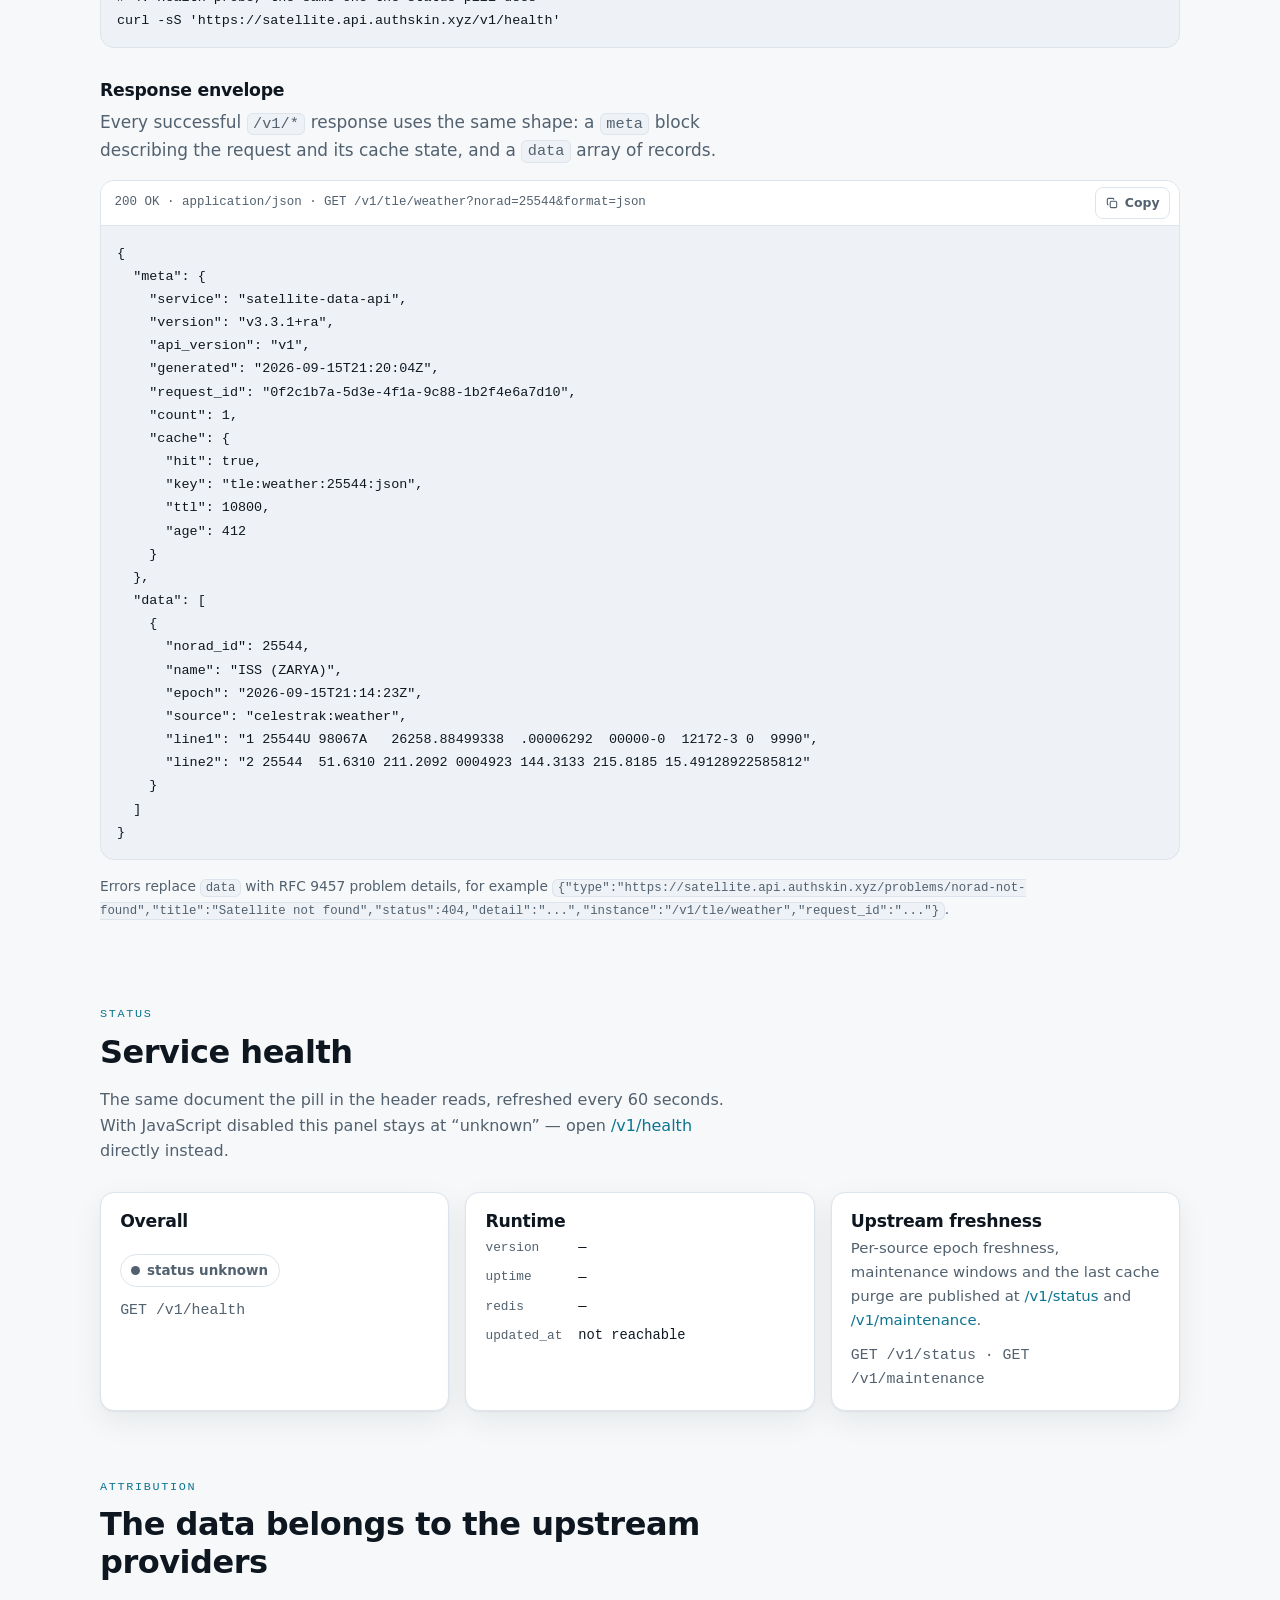
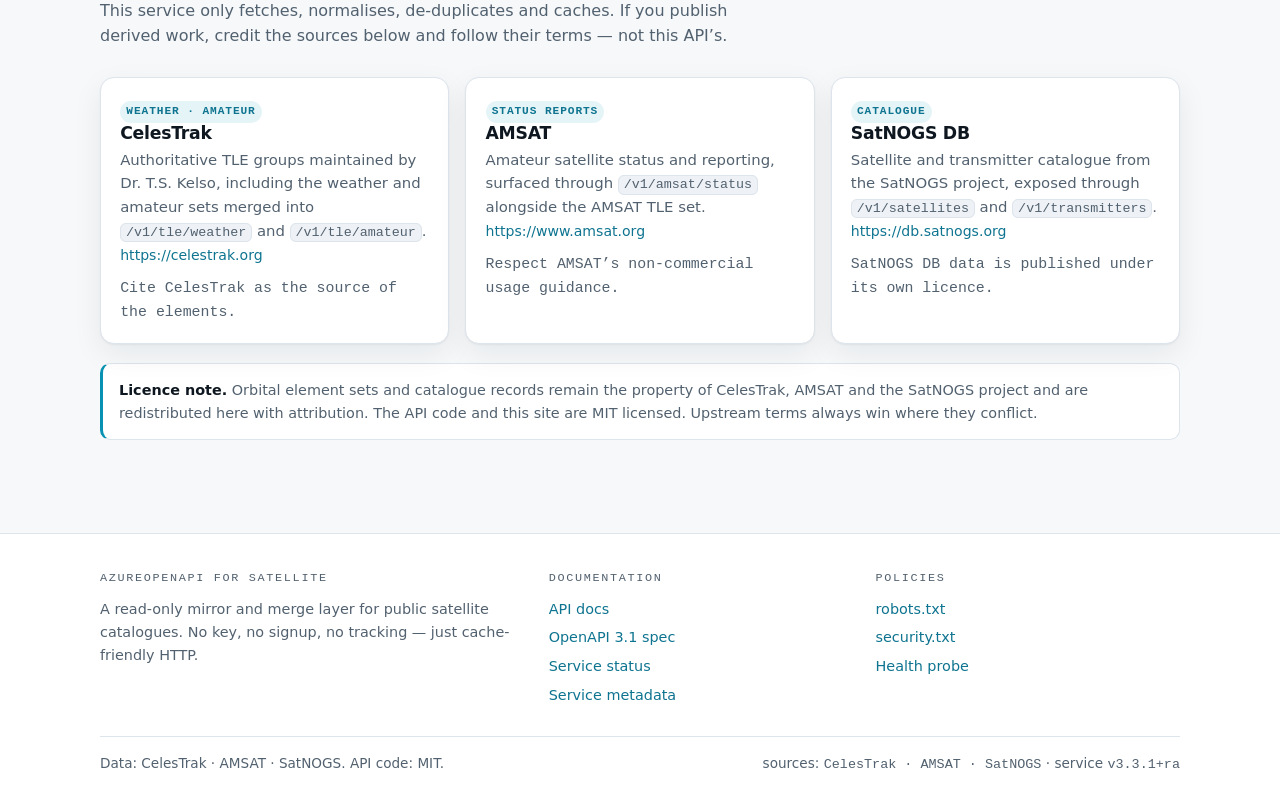
==== commit 712f87e4: "security(3.3.1): header-only admin token, and the findings of a full review Full review of the exter" ====
--- a/index.html
+++ b/index.html
@@ -579,7 +579,7 @@
 <pre><code id="code-response">{
   "meta": {
     "service": "satellite-data-api",
-    "version": "v3.3.0+ra",
+    "version": "v3.3.1+ra",
     "api_version": "v1",
     "generated": "2026-09-15T21:20:04Z",
     "request_id": "0f2c1b7a-5d3e-4f1a-9c88-1b2f4e6a7d10",
@@ -763,7 +763,7 @@
       <p>Data: CelesTrak · AMSAT · SatNOGS. API code: MIT.</p>
       <p>
         sources: <span class="version" data-meta-field="sources">CelesTrak · AMSAT · SatNOGS</span>
-        · service <span class="version" data-meta-field="version">v3.3.0+ra</span>
+        · service <span class="version" data-meta-field="version">v3.3.1+ra</span>
         <span class="sr-only">(static fallback until /v1/meta responds)</span>
       </p>
     </div>
